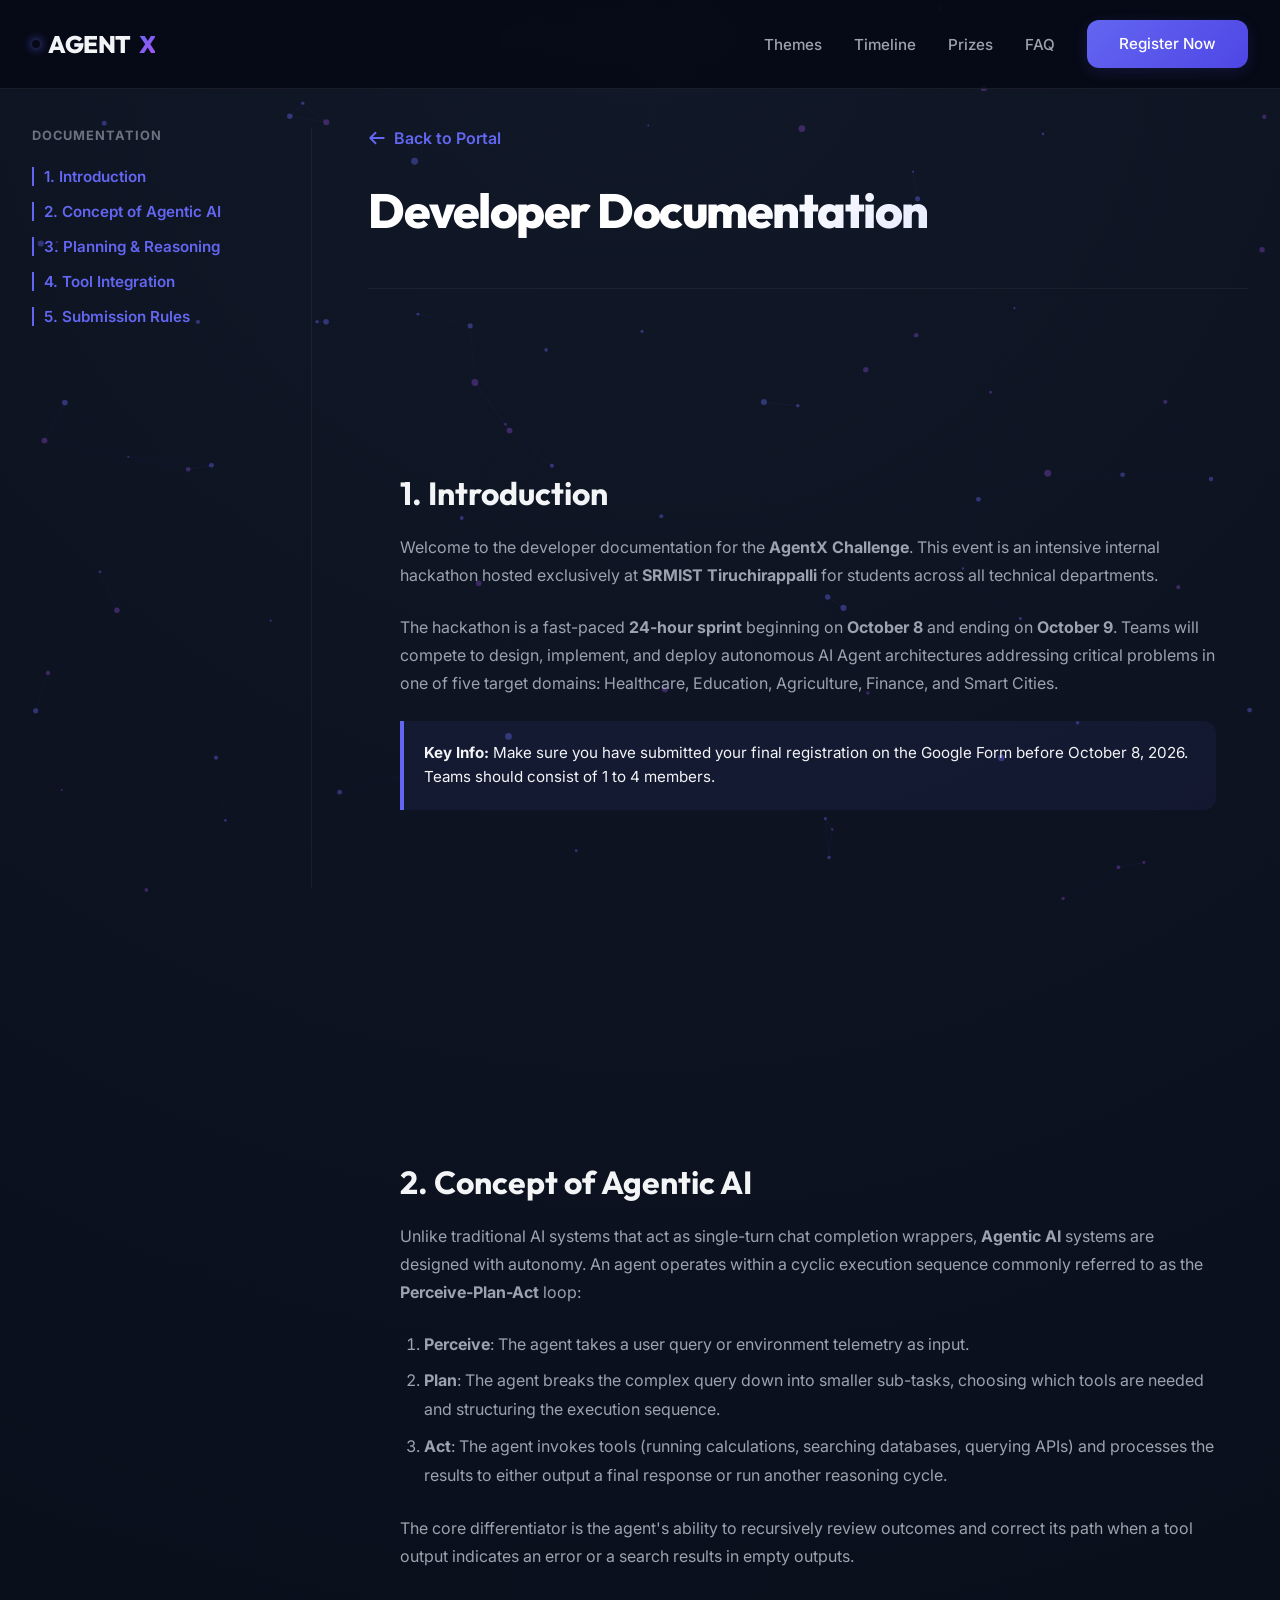
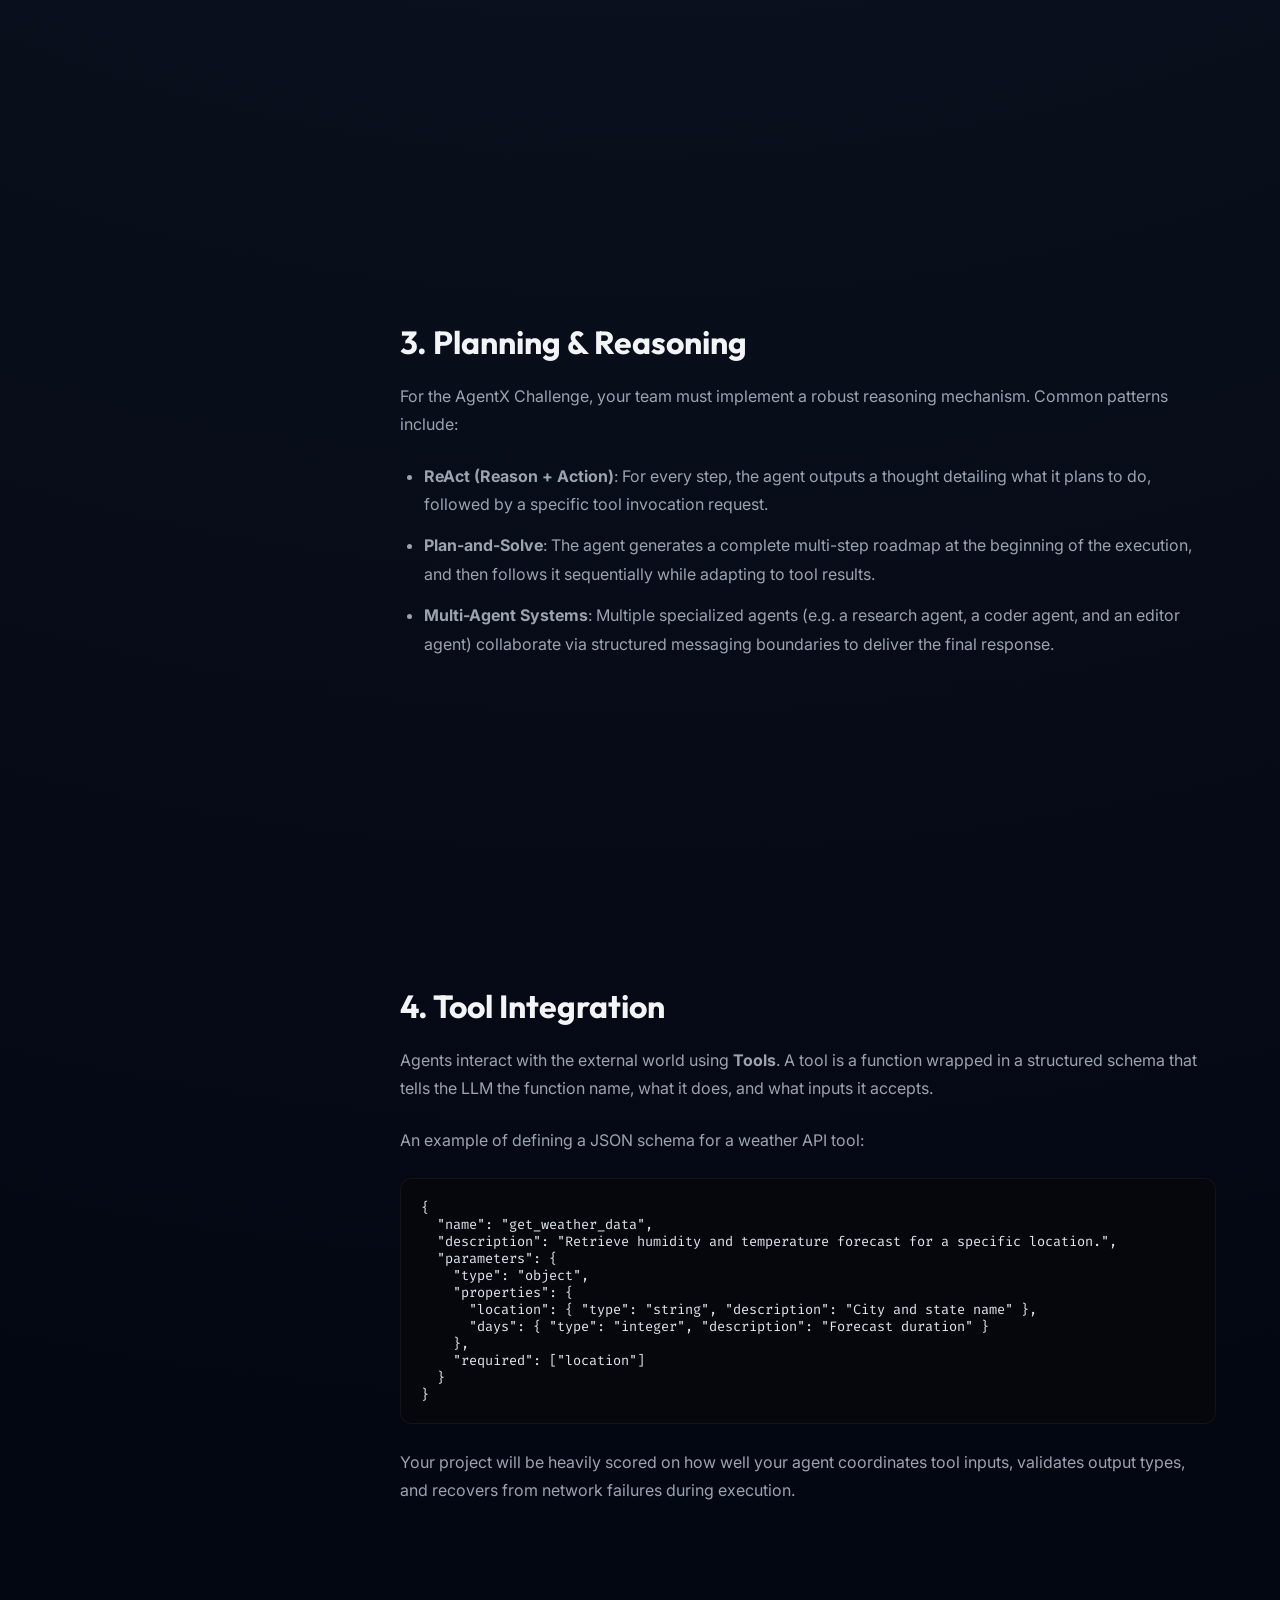
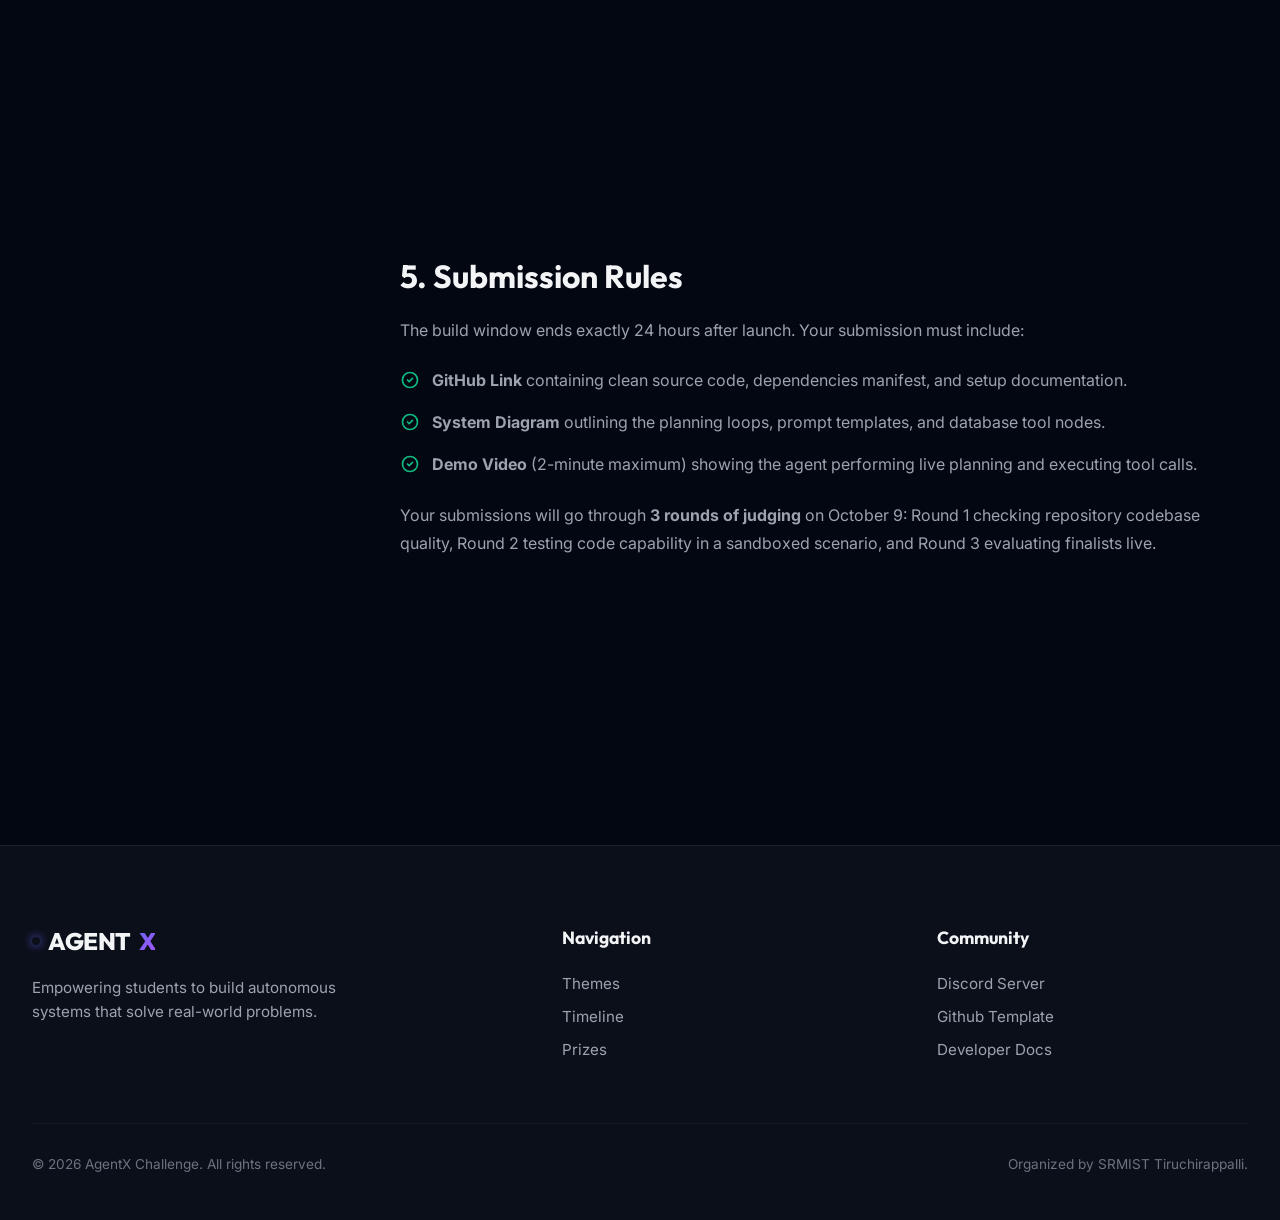
==== docs.html @ b45534ef "Initial commit: AgentX Challenge hackathon website" ====
<!DOCTYPE html>
<html lang="en">
<head>
  <meta charset="UTF-8">
  <meta name="viewport" content="width=device-width, initial-scale=1.0">
  <title>AgentX Challenge — Developer Docs</title>
  <link rel="stylesheet" href="css/styles.css">
  <style>
    .docs-container {
      max-width: 1280px;
      margin: 0 auto;
      padding: 8rem 2rem 4rem;
      display: grid;
      grid-template-columns: 280px 1fr;
      gap: 3.5rem;
      position: relative;
      z-index: 2;
    }

    /* Sidebar Navigation */
    .docs-sidebar {
      position: sticky;
      top: 100px;
      height: calc(100vh - 140px);
      overflow-y: auto;
      padding-right: 1.5rem;
      border-right: 1px solid rgba(255, 255, 255, 0.05);
    }

    .docs-sidebar-title {
      font-size: 0.8rem;
      font-weight: 700;
      text-transform: uppercase;
      color: var(--text-muted);
      letter-spacing: 1px;
      margin-bottom: 1.5rem;
    }

    .docs-nav-list {
      list-style: none;
      display: flex;
      flex-direction: column;
      gap: 1rem;
    }

    .docs-nav-link {
      color: var(--text-secondary);
      text-decoration: none;
      font-size: 0.95rem;
      font-weight: 500;
      transition: var(--transition-fast);
      display: block;
    }

    .docs-nav-link:hover {
      color: var(--primary);
      padding-left: 4px;
    }

    .docs-nav-link.active {
      color: var(--primary);
      font-weight: 600;
      border-left: 2px solid var(--primary);
      padding-left: 10px;
    }

    /* Main Content Area */
    .docs-main {
      min-width: 0;
    }

    .docs-back-btn {
      display: inline-flex;
      align-items: center;
      gap: 0.5rem;
      color: var(--primary);
      text-decoration: none;
      font-weight: 600;
      margin-bottom: 2rem;
      transition: var(--transition-fast);
    }

    .docs-back-btn:hover {
      color: var(--text-primary);
      transform: translateX(-4px);
    }

    .docs-back-btn svg {
      width: 18px;
      height: 18px;
    }

    .docs-header {
      margin-bottom: 3.5rem;
      border-bottom: 1px solid rgba(255, 255, 255, 0.05);
      padding-bottom: 2rem;
    }

    .docs-title {
      font-family: var(--font-title);
      font-size: 3rem;
      font-weight: 800;
      letter-spacing: -1.5px;
      background: linear-gradient(135deg, #ffffff 40%, #c7d2fe);
      -webkit-background-clip: text;
      -webkit-text-fill-color: transparent;
      margin-bottom: 1rem;
    }

    .docs-section {
      margin-bottom: 4.5rem;
      scroll-margin-top: 100px;
    }

    .docs-section h2 {
      font-family: var(--font-title);
      font-size: 2rem;
      font-weight: 700;
      margin-bottom: 1.25rem;
      color: var(--text-primary);
    }

    .docs-section p {
      color: var(--text-secondary);
      line-height: 1.75;
      font-size: 1rem;
      margin-bottom: 1.5rem;
    }

    .docs-alert {
      background: rgba(99, 102, 241, 0.08);
      border-left: 4px solid var(--primary);
      border-radius: 0 12px 12px 0;
      padding: 1.25rem;
      margin: 1.5rem 0;
      color: var(--text-primary);
      font-size: 0.95rem;
      line-height: 1.6;
    }

    .docs-checklist {
      list-style: none;
      display: flex;
      flex-direction: column;
      gap: 1rem;
      margin: 1.5rem 0;
    }

    .docs-checklist li {
      display: flex;
      gap: 0.75rem;
      align-items: flex-start;
      color: var(--text-secondary);
      line-height: 1.6;
    }

    .docs-checklist-icon {
      width: 20px;
      height: 20px;
      color: var(--agriculture);
      flex-shrink: 0;
      margin-top: 2px;
    }

    pre {
      background: #05070c;
      border: 1px solid rgba(255, 255, 255, 0.05);
      border-radius: 12px;
      padding: 1.25rem;
      overflow-x: auto;
      margin: 1.5rem 0;
    }

    code {
      font-family: var(--font-mono);
      font-size: 0.85rem;
      color: #e2e8f0;
    }

    @media (max-width: 968px) {
      .docs-container {
        grid-template-columns: 1fr;
        gap: 2.5rem;
      }

      .docs-sidebar {
        position: static;
        height: auto;
        border-right: none;
        border-bottom: 1px solid rgba(255, 255, 255, 0.05);
        padding-right: 0;
        padding-bottom: 2rem;
      }

      .docs-nav-list {
        flex-direction: row;
        flex-wrap: wrap;
        gap: 0.75rem;
      }

      .docs-nav-link {
        padding: 0.4rem 0.8rem;
        background: rgba(255, 255, 255, 0.03);
        border: 1px solid rgba(255, 255, 255, 0.05);
        border-radius: 8px;
      }

      .docs-nav-link.active {
        border-left: none;
        background: rgba(99, 102, 241, 0.1);
        border-color: var(--primary);
        padding-left: 0.8rem;
      }
    }
  </style>
</head>
<body>

  <!-- Navigation Bar -->
  <header>
    <nav class="nav-container">
      <a href="index.html" class="logo">
        <span class="logo-dot"></span>
        AGENT<span>X</span>
      </a>
      <ul class="nav-links">
        <li><a href="index.html#themes">Themes</a></li>
        <li><a href="index.html#timeline">Timeline</a></li>
        <li><a href="index.html#prizes">Prizes</a></li>
        <li><a href="index.html#faq">FAQ</a></li>
        <li>
          <a href="https://forms.gle/hkP5sUWrboaD99FT7" target="_blank" class="btn btn-nav-register" style="text-decoration: none;">Register Now</a>
        </li>
      </ul>
    </nav>
  </header>

  <!-- Background canvas -->
  <canvas id="hero-canvas"></canvas>

  <div class="docs-container">
    <!-- Sidebar left -->
    <aside class="docs-sidebar">
      <div class="docs-sidebar-title">Documentation</div>
      <ul class="docs-nav-list">
        <li><a href="#intro" class="docs-nav-link active" id="link-intro">1. Introduction</a></li>
        <li><a href="#concept" class="docs-nav-link" id="link-concept">2. Concept of Agentic AI</a></li>
        <li><a href="#reasoning" class="docs-nav-link" id="link-reasoning">3. Planning & Reasoning</a></li>
        <li><a href="#tools" class="docs-nav-link" id="link-tools">4. Tool Integration</a></li>
        <li><a href="#submission" class="docs-nav-link" id="link-submission">5. Submission Rules</a></li>
      </ul>
    </aside>

    <!-- Main Content right -->
    <main class="docs-main">
      <a href="index.html" class="docs-back-btn">
        <svg fill="none" viewBox="0 0 24 24" stroke="currentColor" stroke-width="2.5">
          <path stroke-linecap="round" stroke-linejoin="round" d="M10 19l-7-7m0 0l7-7m-7 7h18" />
        </svg>
        Back to Portal
      </a>

      <div class="docs-header">
        <h1 class="docs-title">Developer Documentation</h1>
      </div>

      <!-- Section 1 -->
      <section class="docs-section" id="intro">
        <h2>1. Introduction</h2>
        <p>
          Welcome to the developer documentation for the <strong>AgentX Challenge</strong>. This event is an intensive internal hackathon hosted exclusively at <strong>SRMIST Tiruchirappalli</strong> for students across all technical departments.
        </p>
        <p>
          The hackathon is a fast-paced <strong>24-hour sprint</strong> beginning on <strong>October 8</strong> and ending on <strong>October 9</strong>. Teams will compete to design, implement, and deploy autonomous AI Agent architectures addressing critical problems in one of five target domains: Healthcare, Education, Agriculture, Finance, and Smart Cities.
        </p>
        <div class="docs-alert">
          <strong>Key Info:</strong> Make sure you have submitted your final registration on the Google Form before October 8, 2026. Teams should consist of 1 to 4 members.
        </div>
      </section>

      <!-- Section 2 -->
      <section class="docs-section" id="concept">
        <h2>2. Concept of Agentic AI</h2>
        <p>
          Unlike traditional AI systems that act as single-turn chat completion wrappers, <strong>Agentic AI</strong> systems are designed with autonomy. An agent operates within a cyclic execution sequence commonly referred to as the <strong>Perceive-Plan-Act</strong> loop:
        </p>
        <ol style="list-style-type: decimal; padding-left: 1.5rem; color: var(--text-secondary); line-height: 1.8; display: flex; flex-direction: column; gap: 0.5rem; margin-bottom: 1.5rem;">
          <li><strong>Perceive</strong>: The agent takes a user query or environment telemetry as input.</li>
          <li><strong>Plan</strong>: The agent breaks the complex query down into smaller sub-tasks, choosing which tools are needed and structuring the execution sequence.</li>
          <li><strong>Act</strong>: The agent invokes tools (running calculations, searching databases, querying APIs) and processes the results to either output a final response or run another reasoning cycle.</li>
        </ol>
        <p>
          The core differentiator is the agent's ability to recursively review outcomes and correct its path when a tool output indicates an error or a search results in empty outputs.
        </p>
      </section>

      <!-- Section-3 -->
      <section class="docs-section" id="reasoning">
        <h2>3. Planning & Reasoning</h2>
        <p>
          For the AgentX Challenge, your team must implement a robust reasoning mechanism. Common patterns include:
        </p>
        <ul style="list-style-type: disc; padding-left: 1.5rem; color: var(--text-secondary); line-height: 1.8; display: flex; flex-direction: column; gap: 0.75rem;">
          <li>
            <strong>ReAct (Reason + Action)</strong>: For every step, the agent outputs a thought detailing what it plans to do, followed by a specific tool invocation request.
          </li>
          <li>
            <strong>Plan-and-Solve</strong>: The agent generates a complete multi-step roadmap at the beginning of the execution, and then follows it sequentially while adapting to tool results.
          </li>
          <li>
            <strong>Multi-Agent Systems</strong>: Multiple specialized agents (e.g. a research agent, a coder agent, and an editor agent) collaborate via structured messaging boundaries to deliver the final response.
          </li>
        </ul>
      </section>

      <!-- Section 4 -->
      <section class="docs-section" id="tools">
        <h2>4. Tool Integration</h2>
        <p>
          Agents interact with the external world using <strong>Tools</strong>. A tool is a function wrapped in a structured schema that tells the LLM the function name, what it does, and what inputs it accepts.
        </p>
        <p>
          An example of defining a JSON schema for a weather API tool:
        </p>
        <pre><code>{
  "name": "get_weather_data",
  "description": "Retrieve humidity and temperature forecast for a specific location.",
  "parameters": {
    "type": "object",
    "properties": {
      "location": { "type": "string", "description": "City and state name" },
      "days": { "type": "integer", "description": "Forecast duration" }
    },
    "required": ["location"]
  }
}</code></pre>
        <p>
          Your project will be heavily scored on how well your agent coordinates tool inputs, validates output types, and recovers from network failures during execution.
        </p>
      </section>

      <!-- Section 5 -->
      <section class="docs-section" id="submission">
        <h2>5. Submission Rules</h2>
        <p>
          The build window ends exactly 24 hours after launch. Your submission must include:
        </p>
        <ul class="docs-checklist">
          <li>
            <svg class="docs-checklist-icon" fill="none" viewBox="0 0 24 24" stroke="currentColor" stroke-width="2">
              <path stroke-linecap="round" stroke-linejoin="round" d="M9 12l2 2 4-4m6 2a9 9 0 11-18 0 9 9 0 0118 0z" />
            </svg>
            <span><strong>GitHub Link</strong> containing clean source code, dependencies manifest, and setup documentation.</span>
          </li>
          <li>
            <svg class="docs-checklist-icon" fill="none" viewBox="0 0 24 24" stroke="currentColor" stroke-width="2">
              <path stroke-linecap="round" stroke-linejoin="round" d="M9 12l2 2 4-4m6 2a9 9 0 11-18 0 9 9 0 0118 0z" />
            </svg>
            <span><strong>System Diagram</strong> outlining the planning loops, prompt templates, and database tool nodes.</span>
          </li>
          <li>
            <svg class="docs-checklist-icon" fill="none" viewBox="0 0 24 24" stroke="currentColor" stroke-width="2">
              <path stroke-linecap="round" stroke-linejoin="round" d="M9 12l2 2 4-4m6 2a9 9 0 11-18 0 9 9 0 0118 0z" />
            </svg>
            <span><strong>Demo Video</strong> (2-minute maximum) showing the agent performing live planning and executing tool calls.</span>
          </li>
        </ul>
        <p>
          Your submissions will go through <strong>3 rounds of judging</strong> on October 9: Round 1 checking repository codebase quality, Round 2 testing code capability in a sandboxed scenario, and Round 3 evaluating finalists live.
        </p>
      </section>
    </main>
  </div>

  <!-- Footer Section -->
  <footer>
    <div class="footer-grid">
      <div class="footer-brand">
        <a href="index.html" class="logo">
          <span class="logo-dot"></span>
          AGENT<span>X</span>
        </a>
        <p>
          Empowering students to build autonomous systems that solve real-world problems.
        </p>
      </div>
      <div class="footer-links">
        <h4>Navigation</h4>
        <ul>
          <li><a href="index.html#themes">Themes</a></li>
          <li><a href="index.html#timeline">Timeline</a></li>
          <li><a href="index.html#prizes">Prizes</a></li>
        </ul>
      </div>
      <div class="footer-links">
        <h4>Community</h4>
        <ul>
          <li><a href="#">Discord Server</a></li>
          <li><a href="template.html">Github Template</a></li>
          <li><a href="docs.html">Developer Docs</a></li>
        </ul>
      </div>
    </div>
    <div class="footer-bottom">
      <p>&copy; 2026 AgentX Challenge. All rights reserved.</p>
      <p>Organized by SRMIST Tiruchirappalli.</p>
    </div>
  </footer>

  <!-- Simple script for docs sidebar highlighting -->
  <script>
    document.addEventListener('DOMContentLoaded', () => {
      const sections = document.querySelectorAll('.docs-section');
      const navLinks = document.querySelectorAll('.docs-nav-link');

      window.addEventListener('scroll', () => {
        let current = '';
        sections.forEach(section => {
          const sectionTop = section.offsetTop;
          if (window.scrollY >= sectionTop - 150) {
            current = section.getAttribute('id');
          }
        });

        navLinks.forEach(link => {
          link.classList.remove('active');
          if (link.getAttribute('href').includes(current)) {
            link.classList.add('active');
          }
        });
      });
    });
  </script>
  <script src="js/app.js"></script>
</body>
</html>
---- css/styles.css ----
@import url('https://fonts.googleapis.com/css2?family=Inter:wght@300;400;500;600;700&family=Outfit:wght@400;600;700;800&family=Fira+Code:wght@400;500&display=swap');

:root {
  /* Core Colors */
  --bg-dark: #030712;
  --bg-deep: #0b0f19;
  --text-primary: #f3f4f6;
  --text-secondary: #9ca3af;
  --text-muted: #6b7280;
  
  --primary: #6366f1;
  --primary-rgb: 99, 102, 241;
  --primary-glow: rgba(99, 102, 241, 0.15);
  
  --card-bg: rgba(17, 24, 39, 0.55);
  --card-border: rgba(255, 255, 255, 0.08);
  --card-hover-border: rgba(99, 102, 241, 0.4);
  
  /* Theme Accents */
  --healthcare: #06b6d4;
  --healthcare-rgb: 6, 182, 212;
  --education: #a855f7;
  --education-rgb: 168, 85, 247;
  --agriculture: #10b981;
  --agriculture-rgb: 16, 185, 129;
  --finance: #f59e0b;
  --finance-rgb: 245, 158, 11;
  --smartcities: #3b82f6;
  --smartcities-rgb: 59, 130, 246;

  /* Font Families */
  --font-title: 'Outfit', sans-serif;
  --font-body: 'Inter', sans-serif;
  --font-mono: 'Fira Code', monospace;

  /* Transitions */
  --transition-fast: 0.2s cubic-bezier(0.4, 0, 0.2, 1);
  --transition-normal: 0.3s cubic-bezier(0.4, 0, 0.2, 1);
  --transition-slow: 0.5s cubic-bezier(0.4, 0, 0.2, 1);
}

/* Reset & Global */
*, *::before, *::after {
  box-sizing: border-box;
  margin: 0;
  padding: 0;
}

html {
  scroll-behavior: smooth;
  background-color: var(--bg-dark);
  color: var(--text-primary);
  font-family: var(--font-body);
  overflow-x: hidden;
}

body {
  min-height: 100vh;
  position: relative;
  background: radial-gradient(circle at 50% 0%, #111827 0%, var(--bg-dark) 70%);
}

/* Navigation styling */
header {
  position: fixed;
  top: 0;
  left: 0;
  width: 100%;
  z-index: 1000;
  background: rgba(3, 7, 18, 0.7);
  backdrop-filter: blur(12px);
  border-bottom: 1px solid var(--card-border);
  transition: var(--transition-normal);
}

.nav-container {
  max-width: 1280px;
  margin: 0 auto;
  padding: 1.25rem 2rem;
  display: flex;
  justify-content: space-between;
  align-items: center;
}

.logo {
  font-family: var(--font-title);
  font-size: 1.5rem;
  font-weight: 800;
  color: var(--text-primary);
  text-decoration: none;
  display: flex;
  align-items: center;
  gap: 0.5rem;
  letter-spacing: -0.5px;
}

.logo span {
  background: linear-gradient(135deg, var(--primary), #a855f7);
  -webkit-background-clip: text;
  -webkit-text-fill-color: transparent;
}

.logo-dot {
  width: 8px;
  height: 8px;
  background-color: var(--primary);
  border-radius: 50%;
  box-shadow: 0 0 10px var(--primary);
}

.nav-links {
  display: flex;
  gap: 2rem;
  list-style: none;
  align-items: center;
}

.nav-links a {
  color: var(--text-secondary);
  text-decoration: none;
  font-size: 0.95rem;
  font-weight: 500;
  transition: var(--transition-fast);
}

.nav-links a:hover {
  color: var(--text-primary);
  text-shadow: 0 0 8px rgba(255, 255, 255, 0.3);
}

.btn-nav-register {
  background: linear-gradient(135deg, var(--primary), #4f46e5);
  color: #fff !important;
  padding: 0.6rem 1.25rem;
  border-radius: 9999px;
  font-weight: 600;
  box-shadow: 0 4px 15px var(--primary-glow);
}

.btn-nav-register:hover {
  transform: translateY(-2px);
  box-shadow: 0 6px 20px rgba(99, 102, 241, 0.4);
}

/* Background canvas */
#hero-canvas {
  position: absolute;
  top: 0;
  left: 0;
  width: 100%;
  height: 100vh;
  z-index: 0;
  pointer-events: none;
}

/* Hero Section */
.hero {
  position: relative;
  min-height: 100vh;
  display: flex;
  align-items: center;
  padding: 8rem 2rem 4rem;
  z-index: 1;
}

.hero-grid {
  max-width: 1280px;
  margin: 0 auto;
  display: grid;
  grid-template-columns: 1.2fr 0.8fr;
  gap: 4rem;
  align-items: center;
  width: 100%;
}

.hero-tag {
  display: inline-flex;
  align-items: center;
  gap: 0.5rem;
  background: rgba(99, 102, 241, 0.1);
  border: 1px solid rgba(99, 102, 241, 0.2);
  padding: 0.5rem 1rem;
  border-radius: 9999px;
  font-size: 0.85rem;
  font-weight: 600;
  color: #818cf8;
  margin-bottom: 1.5rem;
  text-transform: uppercase;
  letter-spacing: 0.5px;
}

.hero-tag-dot {
  width: 6px;
  height: 6px;
  background-color: #818cf8;
  border-radius: 50%;
  animation: pulse 1.5s infinite;
}

.hero-content h1 {
  font-family: var(--font-title);
  font-size: 4rem;
  line-height: 1.1;
  font-weight: 800;
  letter-spacing: -2px;
  margin-bottom: 1.5rem;
  background: linear-gradient(135deg, #ffffff 40%, #c7d2fe);
  -webkit-background-clip: text;
  -webkit-text-fill-color: transparent;
}

.hero-content h1 span {
  display: block;
  background: linear-gradient(135deg, #818cf8, #a855f7, #60a5fa);
  -webkit-background-clip: text;
  -webkit-text-fill-color: transparent;
  animation: textShift 8s infinite linear;
}

.hero-description {
  font-size: 1.15rem;
  line-height: 1.7;
  color: var(--text-secondary);
  margin-bottom: 2.5rem;
  max-width: 600px;
}

.hero-actions {
  display: flex;
  gap: 1.25rem;
}

.btn {
  display: inline-flex;
  align-items: center;
  justify-content: center;
  padding: 0.9rem 2rem;
  border-radius: 12px;
  font-size: 1rem;
  font-weight: 600;
  text-decoration: none;
  cursor: pointer;
  transition: var(--transition-normal);
  border: none;
}

.btn-primary {
  background: linear-gradient(135deg, var(--primary) 0%, #4f46e5 100%);
  color: #fff;
  box-shadow: 0 4px 20px var(--primary-glow);
  position: relative;
  overflow: hidden;
}

.btn-primary::after {
  content: '';
  position: absolute;
  top: 0;
  left: -50%;
  width: 200%;
  height: 100%;
  background: linear-gradient(90deg, transparent, rgba(255, 255, 255, 0.2), transparent);
  transform: skewX(-20deg);
  transition: 0.75s;
}

.btn-primary:hover::after {
  left: 120%;
}

.btn-primary:hover {
  transform: translateY(-3px);
  box-shadow: 0 8px 25px rgba(99, 102, 241, 0.4);
}

.btn-secondary {
  background: rgba(255, 255, 255, 0.05);
  color: var(--text-primary);
  border: 1px solid var(--card-border);
}

.btn-secondary:hover {
  background: rgba(255, 255, 255, 0.1);
  border-color: rgba(255, 255, 255, 0.2);
  transform: translateY(-3px);
}

/* Agent Core Visual */
.hero-visual {
  position: relative;
  display: flex;
  justify-content: center;
  align-items: center;
}

.core-container {
  position: relative;
  width: 320px;
  height: 320px;
}

.core-glow {
  position: absolute;
  top: 10%;
  left: 10%;
  right: 10%;
  bottom: 10%;
  background: radial-gradient(circle, rgba(99, 102, 241, 0.35) 0%, transparent 70%);
  filter: blur(15px);
  animation: pulse-glow 4s infinite ease-in-out;
}

.core-sphere {
  position: absolute;
  top: 30%;
  left: 30%;
  width: 40%;
  height: 40%;
  background: radial-gradient(circle at 30% 30%, #a855f7, #6366f1);
  border-radius: 50%;
  box-shadow: 0 0 40px rgba(99, 102, 241, 0.8), inset 0 0 20px rgba(255, 255, 255, 0.4);
  animation: sphereFloat 6s infinite ease-in-out;
}

.core-ring {
  position: absolute;
  top: 0;
  left: 0;
  width: 100%;
  height: 100%;
  border: 2px dashed rgba(99, 102, 241, 0.3);
  border-radius: 50%;
  animation: spinRing1 12s infinite linear;
}

.core-ring-2 {
  position: absolute;
  top: 10%;
  left: 10%;
  width: 80%;
  height: 80%;
  border: 1px solid rgba(168, 85, 247, 0.25);
  border-radius: 50%;
  border-top-color: #a855f7;
  border-bottom-color: #a855f7;
  animation: spinRing2 8s infinite linear;
}

.core-ring-3 {
  position: absolute;
  top: 20%;
  left: 20%;
  width: 60%;
  height: 60%;
  border: 1px dotted rgba(6, 182, 212, 0.4);
  border-radius: 50%;
  animation: spinRing1 4s infinite linear reverse;
}

/* Floating Node badges */
.floating-badge {
  position: absolute;
  padding: 0.6rem 1rem;
  border-radius: 12px;
  font-size: 0.8rem;
  font-weight: 600;
  display: flex;
  align-items: center;
  gap: 0.5rem;
  background: rgba(17, 24, 39, 0.85);
  border: 1px solid var(--border-color);
  backdrop-filter: blur(10px);
  box-shadow: 0 4px 15px rgba(0, 0, 0, 0.3);
}

.fb-1 {
  top: 10%;
  left: -10%;
  border-color: var(--healthcare);
  animation: badgeFloat1 5s infinite ease-in-out;
}
.fb-2 {
  bottom: 10%;
  right: -5%;
  border-color: var(--finance);
  animation: badgeFloat2 5.5s infinite ease-in-out;
}
.fb-3 {
  top: 45%;
  right: -20%;
  border-color: var(--smartcities);
  animation: badgeFloat3 6s infinite ease-in-out;
}

.badge-dot {
  width: 6px;
  height: 6px;
  border-radius: 50%;
}

.bg-healthcare { background-color: var(--healthcare); box-shadow: 0 0 8px var(--healthcare); }
.bg-finance { background-color: var(--finance); box-shadow: 0 0 8px var(--finance); }
.bg-smartcities { background-color: var(--smartcities); box-shadow: 0 0 8px var(--smartcities); }

/* Sections general */
section {
  padding: 8rem 2rem;
  position: relative;
  max-width: 1280px;
  margin: 0 auto;
  z-index: 2;
}

.section-header {
  text-align: center;
  max-width: 700px;
  margin: 0 auto 4.5rem;
}

.section-subtitle {
  font-size: 0.9rem;
  font-weight: 700;
  color: var(--primary);
  text-transform: uppercase;
  letter-spacing: 2px;
  margin-bottom: 0.75rem;
}

.section-title {
  font-family: var(--font-title);
  font-size: 2.75rem;
  font-weight: 800;
  letter-spacing: -1px;
  margin-bottom: 1.25rem;
}

.section-desc {
  color: var(--text-secondary);
  line-height: 1.6;
}

/* Animations for scroll reveal */
.reveal {
  opacity: 0;
  transform: translateY(30px);
  transition: opacity 0.8s ease, transform 0.8s ease;
}

.reveal.active {
  opacity: 1;
  transform: translateY(0);
}

/* Theme Cards Layout */
.themes-grid {
  display: grid;
  grid-template-columns: repeat(auto-fit, minmax(320px, 1fr));
  gap: 2rem;
}

.theme-card {
  background: var(--card-bg);
  border: 1px solid var(--card-border);
  border-radius: 24px;
  padding: 2.5rem;
  position: relative;
  overflow: hidden;
  transition: var(--transition-slow);
  cursor: pointer;
  display: flex;
  flex-direction: column;
}

.theme-card::before {
  content: '';
  position: absolute;
  top: 0;
  left: 0;
  width: 100%;
  height: 4px;
  background: var(--theme-color);
  transition: var(--transition-normal);
  transform: scaleX(0.1);
  transform-origin: left;
}

.theme-card:hover {
  transform: translateY(-8px) scale(1.01);
  border-color: rgba(var(--theme-rgb), 0.3);
  box-shadow: 0 20px 40px -15px rgba(var(--theme-rgb), 0.15),
              0 0 0 1px rgba(var(--theme-rgb), 0.1) inset;
}

.theme-card:hover::before {
  transform: scaleX(1);
}

.theme-icon-box {
  width: 60px;
  height: 60px;
  border-radius: 16px;
  background: rgba(var(--theme-rgb), 0.1);
  border: 1px solid rgba(var(--theme-rgb), 0.2);
  display: flex;
  align-items: center;
  justify-content: center;
  margin-bottom: 2rem;
  color: var(--theme-color);
  transition: var(--transition-normal);
}

.theme-card:hover .theme-icon-box {
  transform: scale(1.1) rotate(5deg);
  background: var(--theme-color);
  color: #fff;
  box-shadow: 0 0 20px rgba(var(--theme-rgb), 0.4);
}

.theme-icon-box svg {
  width: 28px;
  height: 28px;
  fill: currentColor;
}

.theme-card h3 {
  font-family: var(--font-title);
  font-size: 1.5rem;
  font-weight: 700;
  margin-bottom: 1rem;
}

.theme-card p {
  color: var(--text-secondary);
  line-height: 1.6;
  font-size: 0.95rem;
  margin-bottom: 2rem;
  flex-grow: 1;
}

.theme-examples {
  border-top: 1px solid rgba(255, 255, 255, 0.05);
  padding-top: 1.25rem;
}

.theme-examples-title {
  font-size: 0.8rem;
  font-weight: 700;
  text-transform: uppercase;
  color: var(--text-muted);
  letter-spacing: 1px;
  margin-bottom: 0.75rem;
}

.theme-tag-list {
  display: flex;
  flex-wrap: wrap;
  gap: 0.5rem;
  margin-bottom: 1.5rem;
}

.theme-tag {
  font-size: 0.8rem;
  padding: 0.3rem 0.75rem;
  border-radius: 8px;
  background: rgba(255, 255, 255, 0.03);
  border: 1px solid rgba(255, 255, 255, 0.05);
  color: var(--text-secondary);
}

.btn-theme-action {
  font-size: 0.9rem;
  font-weight: 600;
  color: var(--theme-color);
  background: transparent;
  border: none;
  display: inline-flex;
  align-items: center;
  gap: 0.5rem;
  cursor: pointer;
  transition: var(--transition-fast);
  padding: 0;
}

.btn-theme-action svg {
  width: 16px;
  height: 16px;
  transition: var(--transition-fast);
}

.theme-card:hover .btn-theme-action svg {
  transform: translateX(4px);
}



/* Timeline Section */
.timeline-track {
  position: relative;
  max-width: 900px;
  margin: 0 auto;
  padding: 2rem 0;
}

.timeline-line {
  position: absolute;
  left: 50%;
  top: 0;
  bottom: 0;
  width: 2px;
  background: linear-gradient(180deg, var(--primary) 0%, #a855f7 50%, var(--healthcare) 100%);
  transform: translateX(-50%);
}

.timeline-item {
  width: 100%;
  margin-bottom: 4rem;
  position: relative;
}

.timeline-item::after {
  content: '';
  display: table;
  clear: both;
}

.timeline-dot-marker {
  width: 18px;
  height: 18px;
  background-color: var(--bg-dark);
  border: 3px solid var(--primary);
  border-radius: 50%;
  position: absolute;
  left: 50%;
  top: 25px;
  transform: translateX(-50%);
  z-index: 10;
  box-shadow: 0 0 10px var(--primary);
  transition: var(--transition-normal);
}

.timeline-item:hover .timeline-dot-marker {
  transform: translateX(-50%) scale(1.3);
  background-color: var(--primary);
  box-shadow: 0 0 18px var(--primary);
}

.timeline-content {
  width: 45%;
  background: var(--card-bg);
  border: 1px solid var(--card-border);
  border-radius: 20px;
  padding: 2rem;
  position: relative;
  transition: var(--transition-normal);
  backdrop-filter: blur(10px);
}

.timeline-item:hover .timeline-content {
  border-color: rgba(99, 102, 241, 0.3);
  box-shadow: 0 15px 30px rgba(99, 102, 241, 0.08);
}

.timeline-item.left .timeline-content {
  float: left;
}

.timeline-item.right .timeline-content {
  float: right;
}

.timeline-date {
  font-family: var(--font-mono);
  font-size: 0.85rem;
  font-weight: 700;
  color: var(--primary);
  margin-bottom: 0.5rem;
}

.timeline-content h3 {
  font-family: var(--font-title);
  font-size: 1.3rem;
  margin-bottom: 0.75rem;
}

.timeline-content p {
  color: var(--text-secondary);
  font-size: 0.95rem;
  line-height: 1.6;
}

/* Prizes Section */
.prizes-grid {
  display: grid;
  grid-template-columns: repeat(auto-fit, minmax(280px, 1fr));
  gap: 2.5rem;
  max-width: 1100px;
  margin: 0 auto;
}

.prize-card {
  background: var(--card-bg);
  border: 1px solid var(--card-border);
  border-radius: 24px;
  padding: 3rem 2rem;
  text-align: center;
  position: relative;
  transition: var(--transition-slow);
}

.prize-card:hover {
  transform: translateY(-10px);
  border-color: rgba(99, 102, 241, 0.35);
  box-shadow: 0 25px 50px -15px rgba(99, 102, 241, 0.15);
}

.prize-badge {
  font-size: 0.75rem;
  font-weight: 700;
  text-transform: uppercase;
  letter-spacing: 1px;
  color: #fff;
  background: var(--primary);
  padding: 0.3rem 0.8rem;
  border-radius: 9999px;
  position: absolute;
  top: -15px;
  left: 50%;
  transform: translateX(-50%);
}

.prize-icon-wrapper {
  font-size: 3rem;
  margin-bottom: 1.5rem;
  display: inline-block;
  animation: float 4s infinite ease-in-out;
}

.prize-card.gold .prize-icon-wrapper { animation-delay: 0s; }
.prize-card.silver .prize-icon-wrapper { animation-delay: 0.5s; }
.prize-card.bronze .prize-icon-wrapper { animation-delay: 1s; }

.prize-amount {
  font-family: var(--font-title);
  font-size: 2.5rem;
  font-weight: 800;
  margin-bottom: 0.5rem;
  background: linear-gradient(135deg, #ffffff, #818cf8);
  -webkit-background-clip: text;
  -webkit-text-fill-color: transparent;
}

.prize-title {
  font-family: var(--font-title);
  font-size: 1.25rem;
  color: var(--text-primary);
  margin-bottom: 1.5rem;
}

.prize-features {
  list-style: none;
  color: var(--text-secondary);
  font-size: 0.95rem;
  display: flex;
  flex-direction: column;
  gap: 0.75rem;
}

/* FAQ section styling */
.faq-list {
  max-width: 800px;
  margin: 0 auto;
  display: flex;
  flex-direction: column;
  gap: 1.25rem;
}

.faq-item {
  background: var(--card-bg);
  border: 1px solid var(--card-border);
  border-radius: 16px;
  overflow: hidden;
  transition: var(--transition-normal);
}

.faq-item[open] {
  border-color: rgba(99, 102, 241, 0.25);
  box-shadow: 0 10px 20px -5px rgba(99, 102, 241, 0.05);
}

.faq-summary {
  padding: 1.5rem 2rem;
  font-weight: 600;
  font-size: 1.1rem;
  cursor: pointer;
  display: flex;
  justify-content: space-between;
  align-items: center;
  user-select: none;
  list-style: none; /* Hide default arrow */
}

.faq-summary::-webkit-details-marker {
  display: none; /* Hide standard Chrome details marker */
}

.faq-summary-icon {
  width: 18px;
  height: 18px;
  fill: none;
  stroke: var(--text-secondary);
  stroke-width: 2.5;
  transition: transform var(--transition-normal);
}

.faq-item[open] .faq-summary-icon {
  transform: rotate(45deg);
  stroke: var(--primary);
}

.faq-content {
  padding: 0 2rem 1.5rem;
  color: var(--text-secondary);
  line-height: 1.6;
  font-size: 0.95rem;
  border-top: 1px solid rgba(255, 255, 255, 0.03);
  padding-top: 1.25rem;
}

/* Footer Section */
footer {
  border-top: 1px solid var(--card-border);
  background-color: var(--bg-deep);
  padding: 5rem 2rem 3rem;
  position: relative;
  z-index: 2;
}

.footer-grid {
  max-width: 1280px;
  margin: 0 auto;
  display: grid;
  grid-template-columns: 1.5fr 1fr 1fr;
  gap: 4rem;
  margin-bottom: 4rem;
}

.footer-brand p {
  color: var(--text-secondary);
  line-height: 1.6;
  margin-top: 1.25rem;
  max-width: 320px;
  font-size: 0.95rem;
}

.footer-links h4 {
  font-family: var(--font-title);
  font-size: 1.1rem;
  margin-bottom: 1.5rem;
}

.footer-links ul {
  list-style: none;
  display: flex;
  flex-direction: column;
  gap: 0.8rem;
}

.footer-links a {
  color: var(--text-secondary);
  text-decoration: none;
  font-size: 0.95rem;
  transition: var(--transition-fast);
}

.footer-links a:hover {
  color: var(--text-primary);
  padding-left: 4px;
}

.footer-bottom {
  max-width: 1280px;
  margin: 0 auto;
  border-top: 1px solid rgba(255, 255, 255, 0.05);
  padding-top: 2rem;
  display: flex;
  justify-content: space-between;
  align-items: center;
  color: var(--text-muted);
  font-size: 0.85rem;
}



/* Animations declarations */
@keyframes pulse {
  0%, 100% { opacity: 0.4; transform: scale(1); }
  50% { opacity: 1; transform: scale(1.3); }
}

@keyframes pulse-glow {
  0%, 100% { opacity: 0.4; filter: blur(15px); }
  50% { opacity: 0.8; filter: blur(25px); }
}

@keyframes textShift {
  0% { filter: hue-rotate(0deg); }
  100% { filter: hue-rotate(360deg); }
}

@keyframes sphereFloat {
  0%, 100% { transform: translateY(0) scale(1); }
  50% { transform: translateY(-12px) scale(1.02); }
}

@keyframes spinRing1 {
  0% { transform: rotate(0deg); }
  100% { transform: rotate(360deg); }
}

@keyframes spinRing2 {
  0% { transform: rotate(0deg) rotateX(45deg); }
  100% { transform: rotate(360deg) rotateX(45deg); }
}

@keyframes badgeFloat1 {
  0%, 100% { transform: translateY(0) translateX(0); }
  50% { transform: translateY(-8px) translateX(4px); }
}
@keyframes badgeFloat2 {
  0%, 100% { transform: translateY(0) translateX(0); }
  50% { transform: translateY(10px) translateX(-6px); }
}
@keyframes badgeFloat3 {
  0%, 100% { transform: translateY(0) translateX(0); }
  50% { transform: translateY(-6px) translateX(-10px); }
}

@keyframes logSlide {
  from { opacity: 0; transform: translateY(10px); }
  to { opacity: 1; transform: translateY(0); }
}

@keyframes ticketSlide {
  from { opacity: 0; transform: translateY(30px) scale(0.95); }
  to { opacity: 1; transform: translateY(0) scale(1); }
}

@keyframes float {
  0%, 100% { transform: translateY(0); }
  50% { transform: translateY(-8px); }
}

@keyframes fadeIn {
  from { opacity: 0; }
  to { opacity: 1; }
}

/* Responsiveness overrides */
@media (max-width: 968px) {
  .hero-grid {
    grid-template-columns: 1fr;
    gap: 3rem;
    text-align: center;
  }
  .hero-description {
    margin-left: auto;
    margin-right: auto;
  }
  .hero-actions {
    justify-content: center;
  }
  .hero-visual {
    order: -1;
  }

  .timeline-line {
    left: 2rem;
  }
  .timeline-dot-marker {
    left: 2rem;
  }
  .timeline-content {
    width: calc(100% - 4rem);
    float: right !important;
  }
}

@media (max-width: 640px) {
  .hero-content h1 {
    font-size: 2.75rem;
  }
  .section-title {
    font-size: 2rem;
  }
  .footer-grid {
    grid-template-columns: 1fr;
    gap: 2.5rem;
  }
  .footer-bottom {
    flex-direction: column;
    gap: 1rem;
    text-align: center;
  }

}
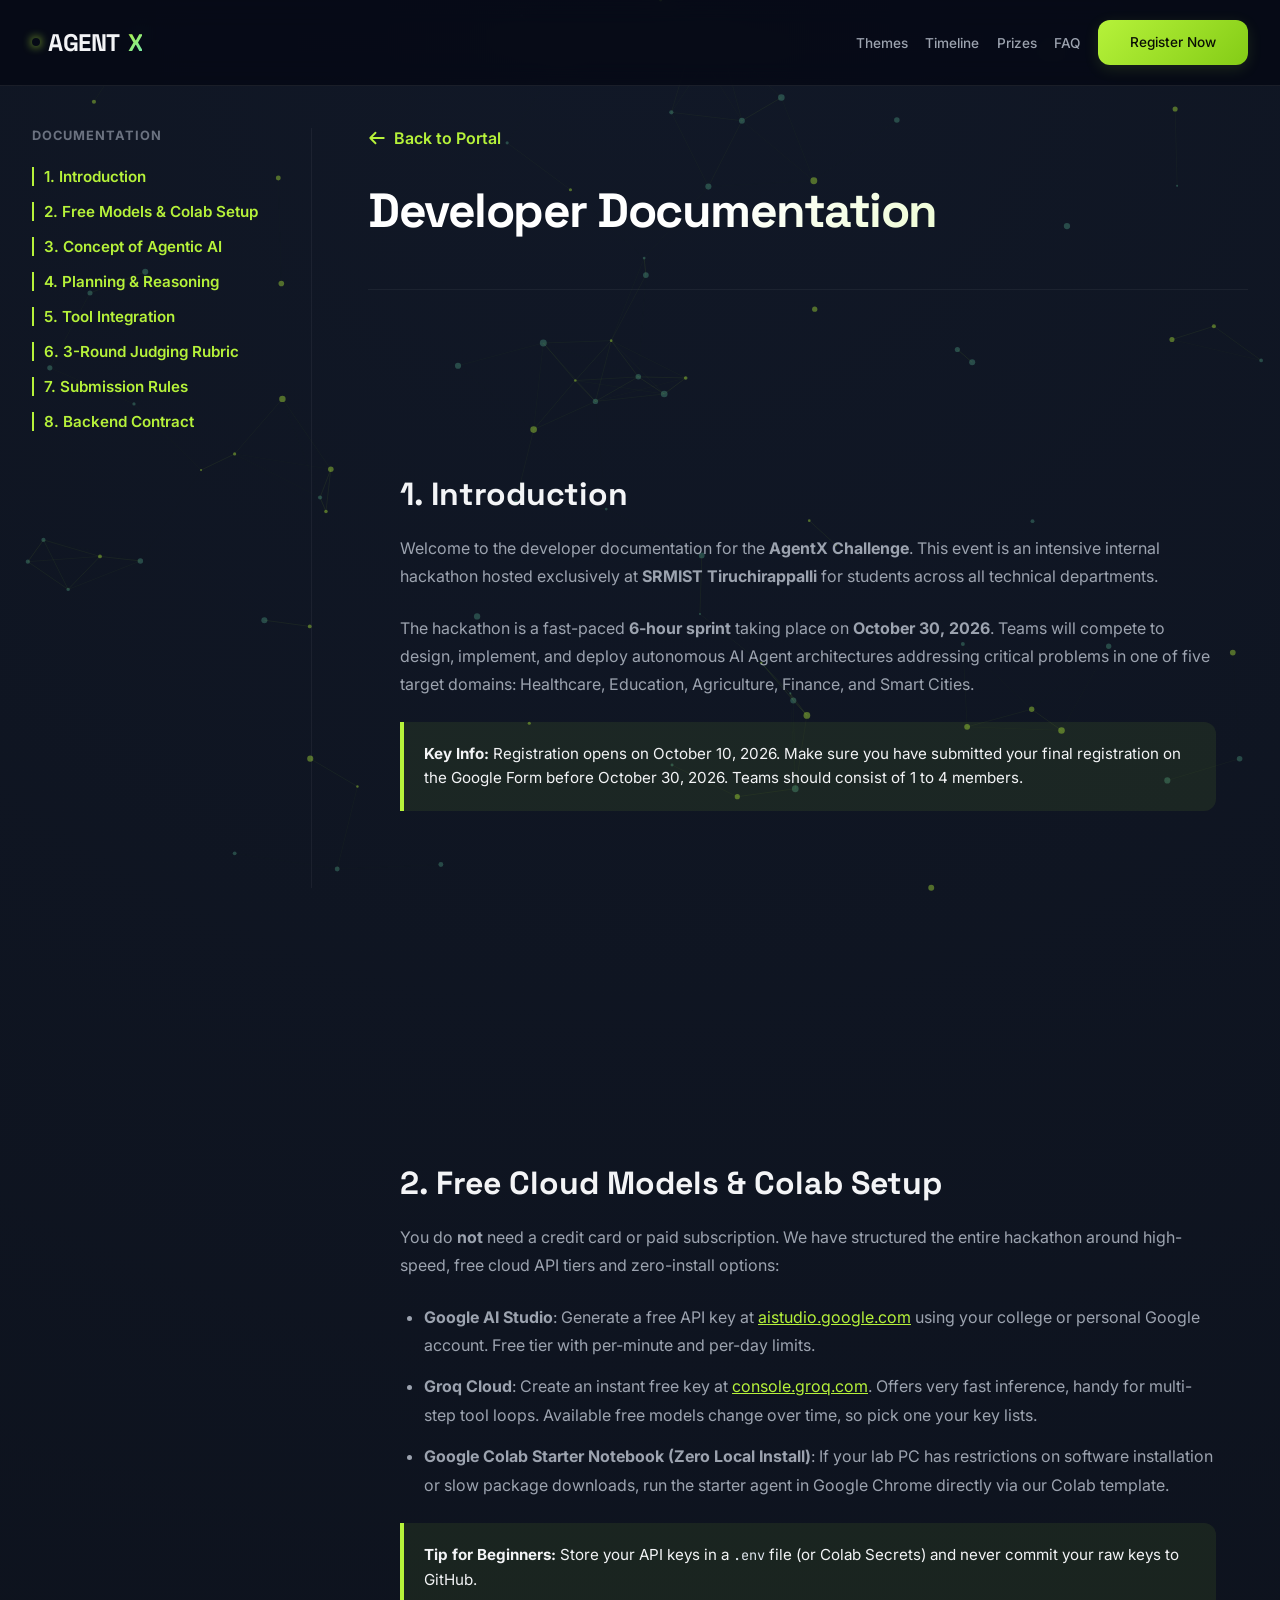
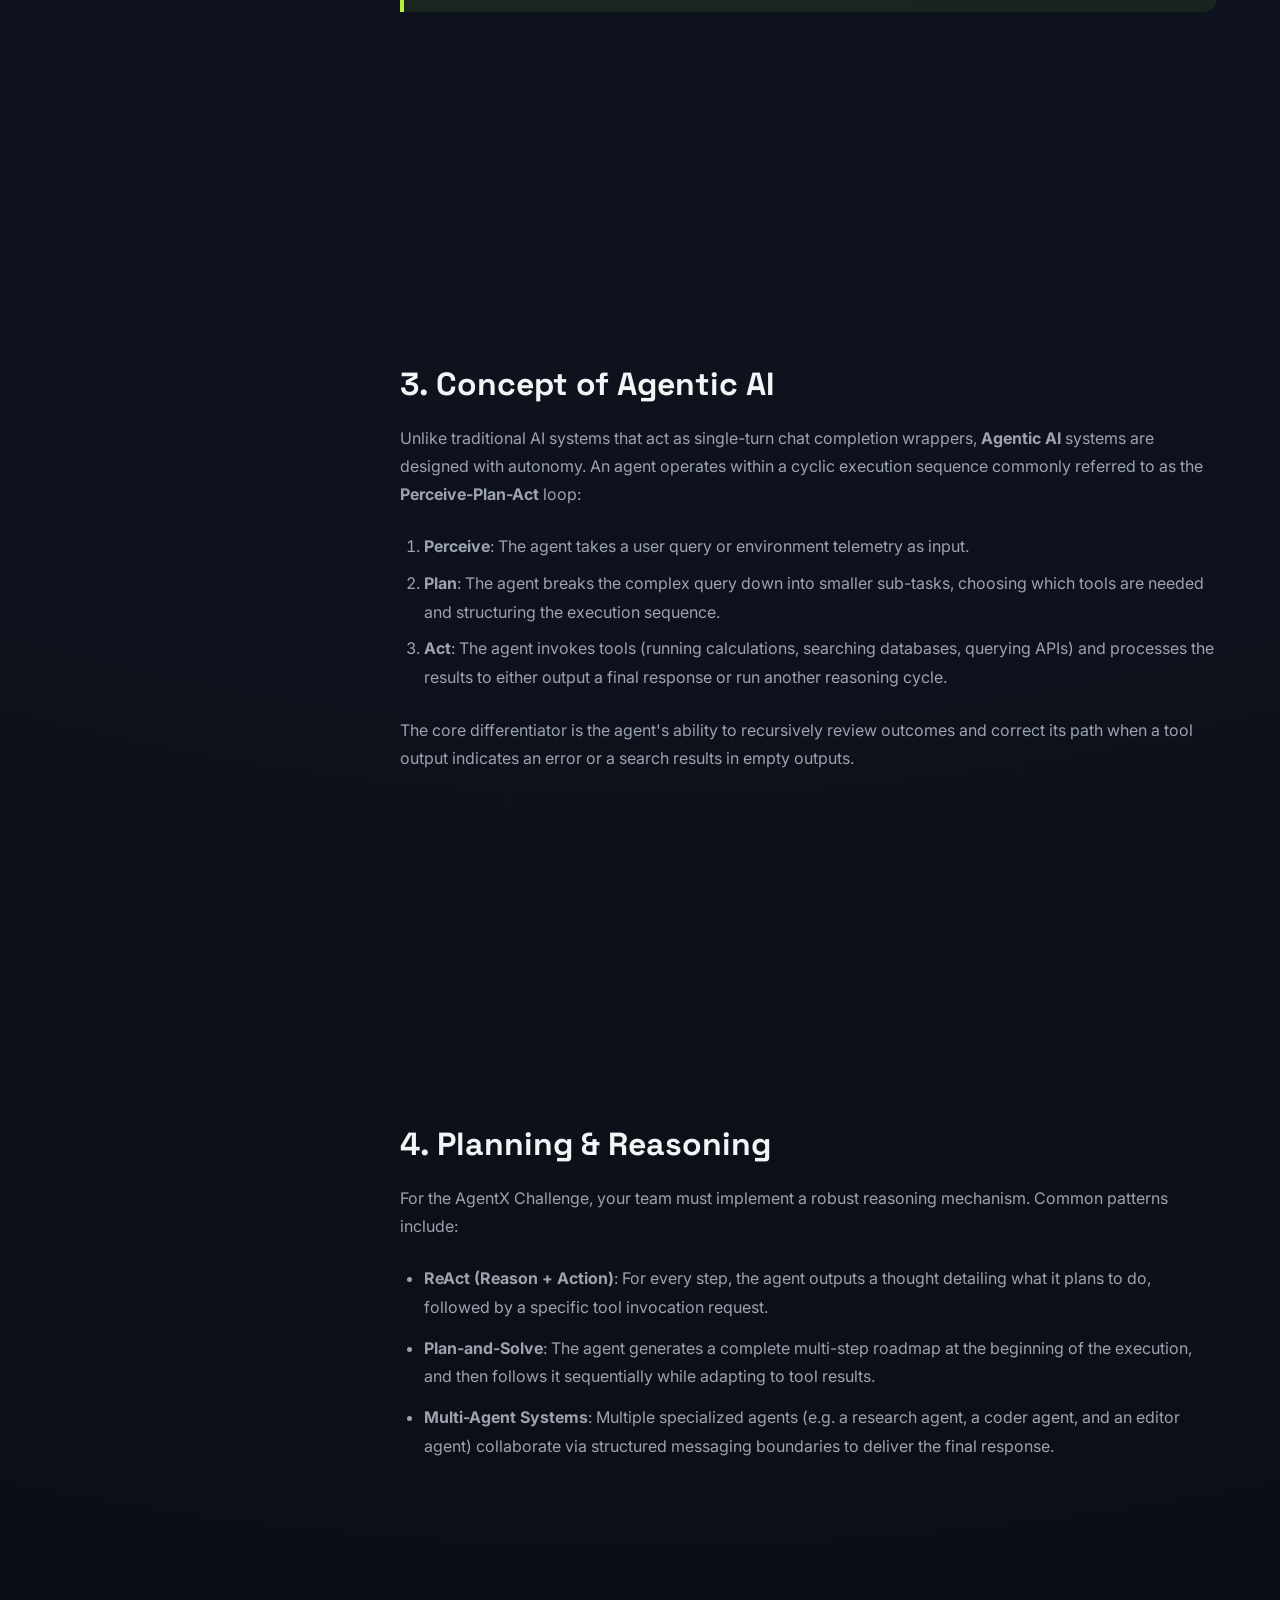
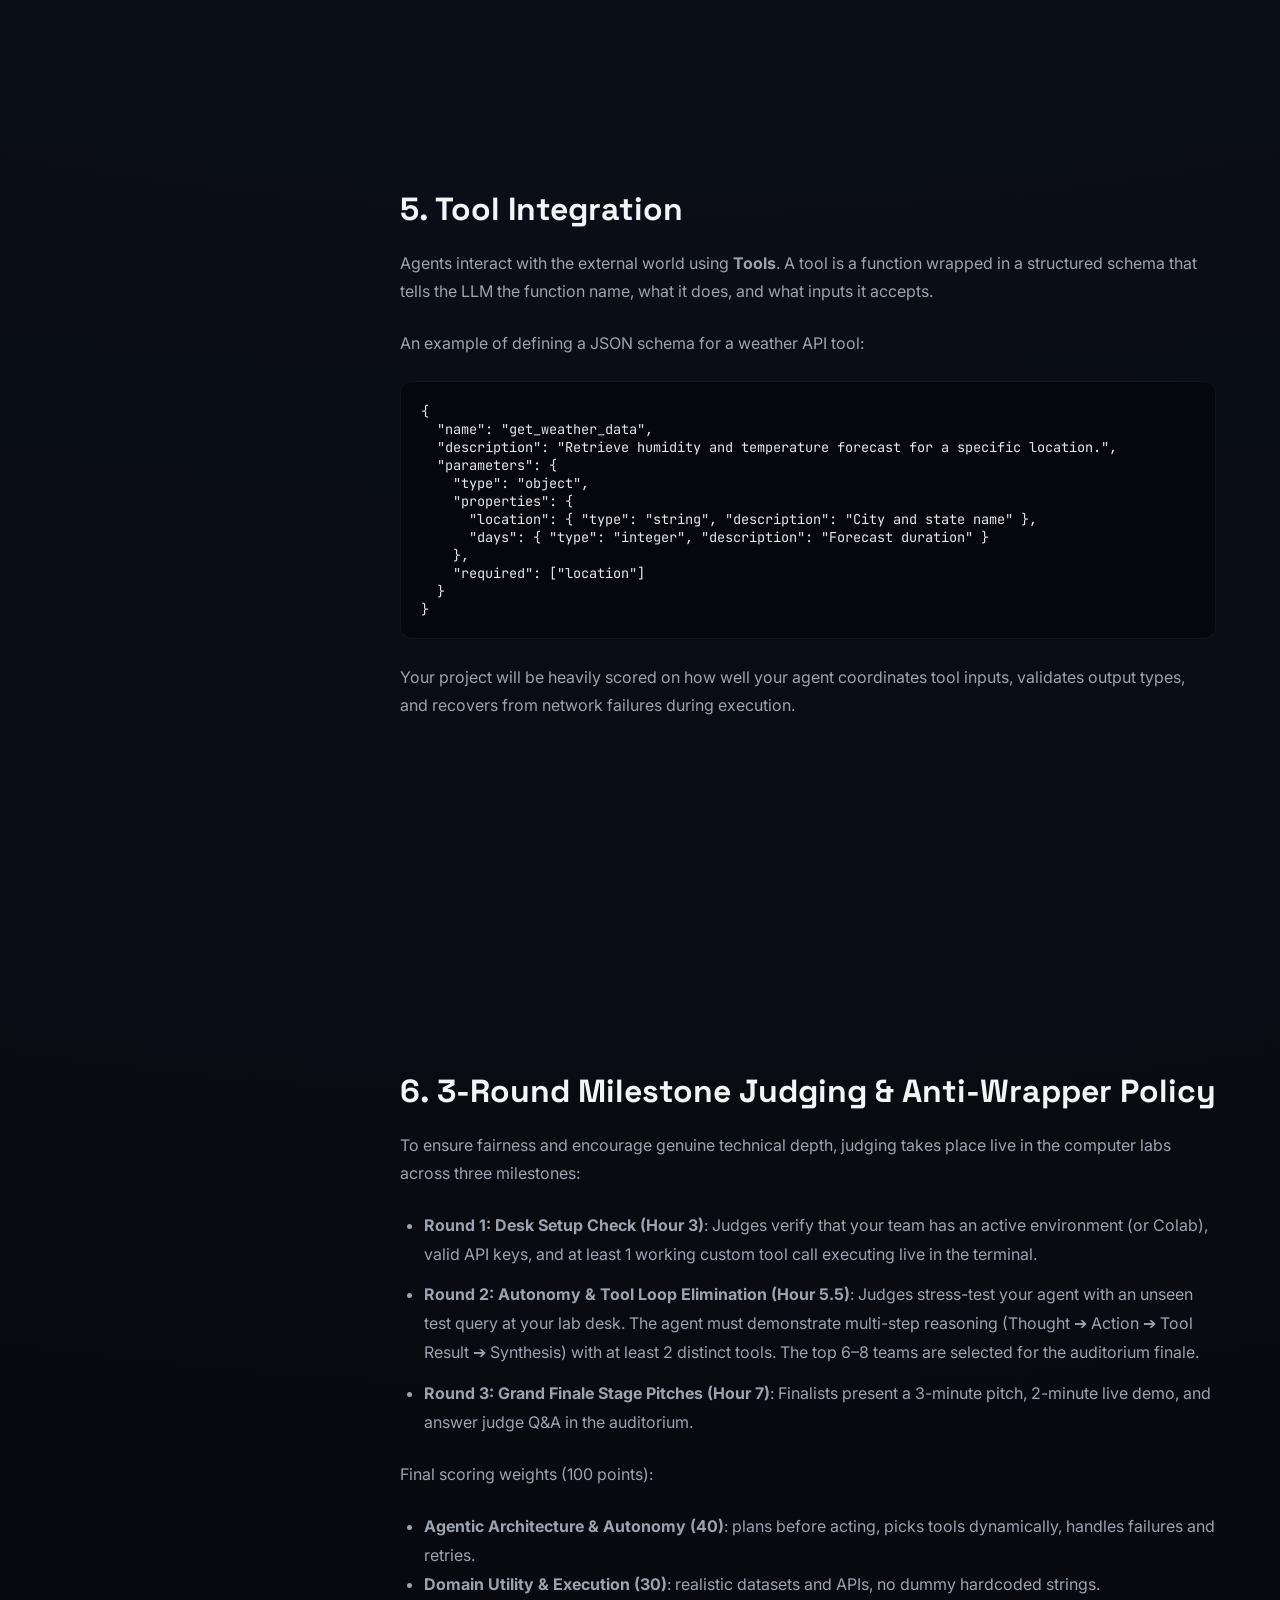
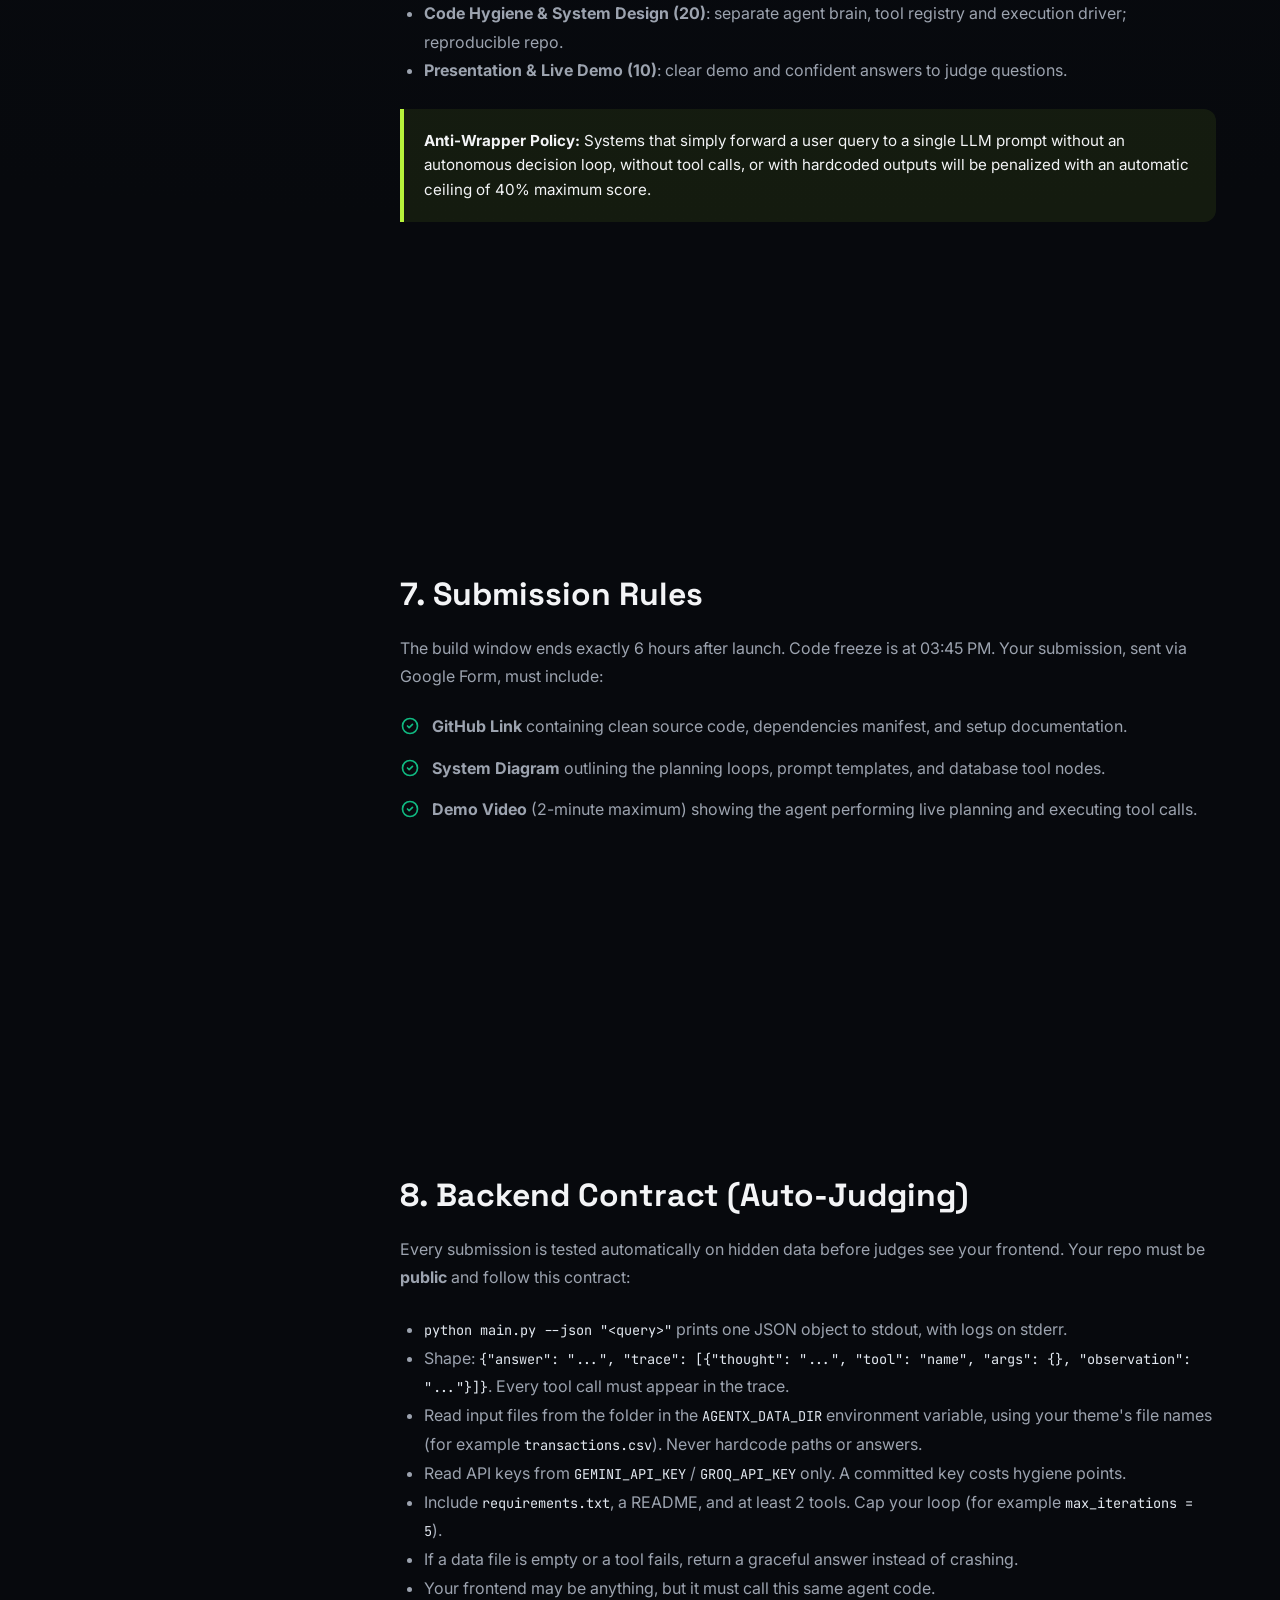
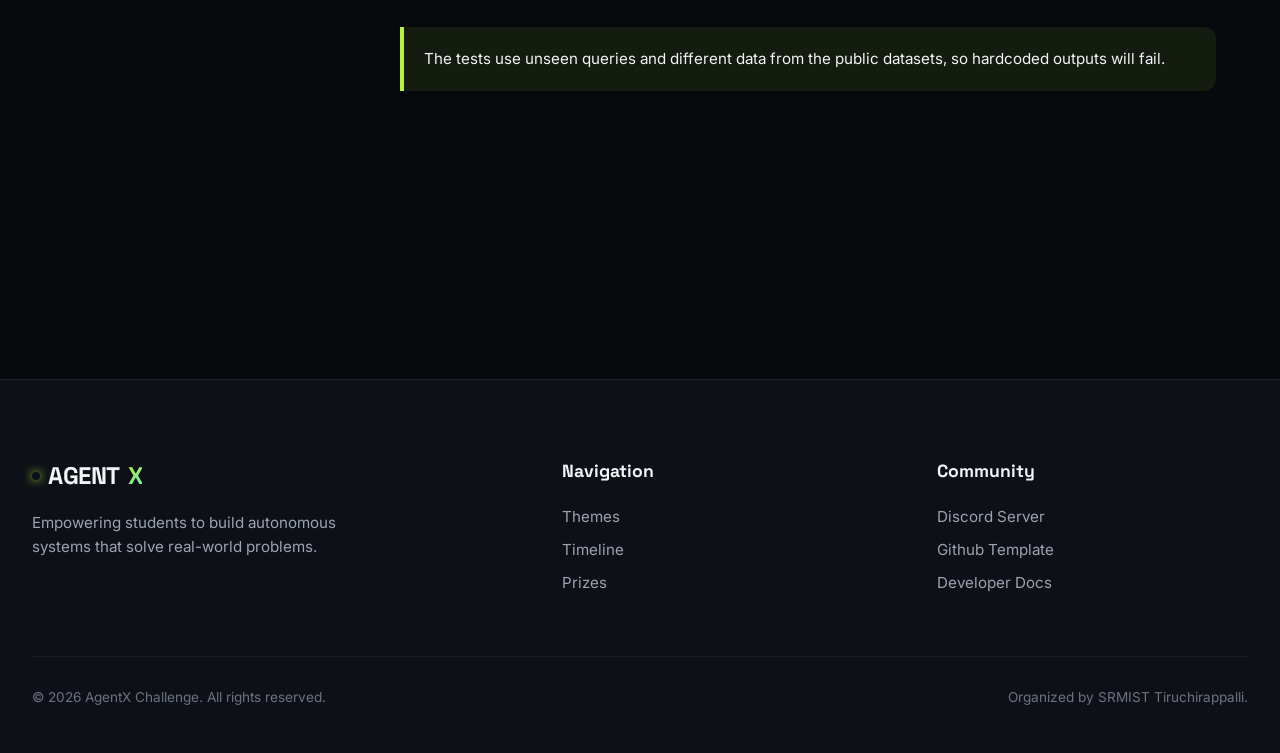
==== commit a9bb6157: "Redesign site for AgentX 2026: challenges with datasets, starter kit, schedule, judging, backend con" ====
--- a/docs.html
+++ b/docs.html
@@ -101,7 +101,7 @@
       font-size: 3rem;
       font-weight: 800;
       letter-spacing: -1.5px;
-      background: linear-gradient(135deg, #ffffff 40%, #c7d2fe);
+      background: linear-gradient(135deg, #ffffff 40%, #d9f99d);
       -webkit-background-clip: text;
       -webkit-text-fill-color: transparent;
       margin-bottom: 1rem;
@@ -128,7 +128,7 @@
     }
 
     .docs-alert {
-      background: rgba(99, 102, 241, 0.08);
+      background: rgba(182, 242, 58, 0.08);
       border-left: 4px solid var(--primary);
       border-radius: 0 12px 12px 0;
       padding: 1.25rem;
@@ -207,7 +207,7 @@
 
       .docs-nav-link.active {
         border-left: none;
-        background: rgba(99, 102, 241, 0.1);
+        background: rgba(182, 242, 58, 0.1);
         border-color: var(--primary);
         padding-left: 0.8rem;
       }
@@ -244,10 +244,13 @@
       <div class="docs-sidebar-title">Documentation</div>
       <ul class="docs-nav-list">
         <li><a href="#intro" class="docs-nav-link active" id="link-intro">1. Introduction</a></li>
-        <li><a href="#concept" class="docs-nav-link" id="link-concept">2. Concept of Agentic AI</a></li>
-        <li><a href="#reasoning" class="docs-nav-link" id="link-reasoning">3. Planning & Reasoning</a></li>
-        <li><a href="#tools" class="docs-nav-link" id="link-tools">4. Tool Integration</a></li>
-        <li><a href="#submission" class="docs-nav-link" id="link-submission">5. Submission Rules</a></li>
+        <li><a href="#models" class="docs-nav-link" id="link-models">2. Free Models & Colab Setup</a></li>
+        <li><a href="#concept" class="docs-nav-link" id="link-concept">3. Concept of Agentic AI</a></li>
+        <li><a href="#reasoning" class="docs-nav-link" id="link-reasoning">4. Planning & Reasoning</a></li>
+        <li><a href="#tools" class="docs-nav-link" id="link-tools">5. Tool Integration</a></li>
+        <li><a href="#judging" class="docs-nav-link" id="link-judging">6. 3-Round Judging Rubric</a></li>
+        <li><a href="#submission" class="docs-nav-link" id="link-submission">7. Submission Rules</a></li>
+        <li><a href="#contract" class="docs-nav-link" id="link-contract">8. Backend Contract</a></li>
       </ul>
     </aside>
 
@@ -271,16 +274,38 @@
           Welcome to the developer documentation for the <strong>AgentX Challenge</strong>. This event is an intensive internal hackathon hosted exclusively at <strong>SRMIST Tiruchirappalli</strong> for students across all technical departments.
         </p>
         <p>
-          The hackathon is a fast-paced <strong>24-hour sprint</strong> beginning on <strong>October 8</strong> and ending on <strong>October 9</strong>. Teams will compete to design, implement, and deploy autonomous AI Agent architectures addressing critical problems in one of five target domains: Healthcare, Education, Agriculture, Finance, and Smart Cities.
+          The hackathon is a fast-paced <strong>6-hour sprint</strong> taking place on <strong>October 30, 2026</strong>. Teams will compete to design, implement, and deploy autonomous AI Agent architectures addressing critical problems in one of five target domains: Healthcare, Education, Agriculture, Finance, and Smart Cities.
         </p>
         <div class="docs-alert">
-          <strong>Key Info:</strong> Make sure you have submitted your final registration on the Google Form before October 8, 2026. Teams should consist of 1 to 4 members.
+          <strong>Key Info:</strong> Registration opens on October 10, 2026. Make sure you have submitted your final registration on the Google Form before October 30, 2026. Teams should consist of 1 to 4 members.
         </div>
       </section>
 
       <!-- Section 2 -->
+      <section class="docs-section" id="models">
+        <h2>2. Free Cloud Models & Colab Setup</h2>
+        <p>
+          You do <strong>not</strong> need a credit card or paid subscription. We have structured the entire hackathon around high-speed, free cloud API tiers and zero-install options:
+        </p>
+        <ul style="list-style-type: disc; padding-left: 1.5rem; color: var(--text-secondary); line-height: 1.8; display: flex; flex-direction: column; gap: 0.75rem; margin-bottom: 1.5rem;">
+          <li>
+            <strong>Google AI Studio</strong>: Generate a free API key at <a href="https://aistudio.google.com" target="_blank" style="color: var(--primary);">aistudio.google.com</a> using your college or personal Google account. Free tier with per-minute and per-day limits.
+          </li>
+          <li>
+            <strong>Groq Cloud</strong>: Create an instant free key at <a href="https://console.groq.com" target="_blank" style="color: var(--primary);">console.groq.com</a>. Offers very fast inference, handy for multi-step tool loops. Available free models change over time, so pick one your key lists.
+          </li>
+          <li>
+            <strong>Google Colab Starter Notebook (Zero Local Install)</strong>: If your lab PC has restrictions on software installation or slow package downloads, run the starter agent in Google Chrome directly via our Colab template.
+          </li>
+        </ul>
+        <div class="docs-alert">
+          <strong>Tip for Beginners:</strong> Store your API keys in a <code>.env</code> file (or Colab Secrets) and never commit your raw keys to GitHub.
+        </div>
+      </section>
+
+      <!-- Section 3 -->
       <section class="docs-section" id="concept">
-        <h2>2. Concept of Agentic AI</h2>
+        <h2>3. Concept of Agentic AI</h2>
         <p>
           Unlike traditional AI systems that act as single-turn chat completion wrappers, <strong>Agentic AI</strong> systems are designed with autonomy. An agent operates within a cyclic execution sequence commonly referred to as the <strong>Perceive-Plan-Act</strong> loop:
         </p>
@@ -294,9 +319,9 @@
         </p>
       </section>
 
-      <!-- Section-3 -->
+      <!-- Section 4 -->
       <section class="docs-section" id="reasoning">
-        <h2>3. Planning & Reasoning</h2>
+        <h2>4. Planning & Reasoning</h2>
         <p>
           For the AgentX Challenge, your team must implement a robust reasoning mechanism. Common patterns include:
         </p>
@@ -313,9 +338,9 @@
         </ul>
       </section>
 
-      <!-- Section 4 -->
+      <!-- Section 5 -->
       <section class="docs-section" id="tools">
-        <h2>4. Tool Integration</h2>
+        <h2>5. Tool Integration</h2>
         <p>
           Agents interact with the external world using <strong>Tools</strong>. A tool is a function wrapped in a structured schema that tells the LLM the function name, what it does, and what inputs it accepts.
         </p>
@@ -339,11 +364,40 @@
         </p>
       </section>
 
-      <!-- Section 5 -->
+      <!-- Section 6 -->
+      <section class="docs-section" id="judging">
+        <h2>6. 3-Round Milestone Judging & Anti-Wrapper Policy</h2>
+        <p>
+          To ensure fairness and encourage genuine technical depth, judging takes place live in the computer labs across three milestones:
+        </p>
+        <ul style="list-style-type: disc; padding-left: 1.5rem; color: var(--text-secondary); line-height: 1.8; display: flex; flex-direction: column; gap: 0.75rem; margin-bottom: 1.5rem;">
+          <li>
+            <strong>Round 1: Desk Setup Check (Hour 3)</strong>: Judges verify that your team has an active environment (or Colab), valid API keys, and at least 1 working custom tool call executing live in the terminal.
+          </li>
+          <li>
+            <strong>Round 2: Autonomy & Tool Loop Elimination (Hour 5.5)</strong>: Judges stress-test your agent with an unseen test query at your lab desk. The agent must demonstrate multi-step reasoning (Thought ➔ Action ➔ Tool Result ➔ Synthesis) with at least 2 distinct tools. The top 6–8 teams are selected for the auditorium finale.
+          </li>
+          <li>
+            <strong>Round 3: Grand Finale Stage Pitches (Hour 7)</strong>: Finalists present a 3-minute pitch, 2-minute live demo, and answer judge Q&A in the auditorium.
+          </li>
+        </ul>
+        <p>Final scoring weights (100 points):</p>
+        <ul style="list-style-type: disc; padding-left: 1.5rem; color: var(--text-secondary); line-height: 1.8; margin-bottom: 1.5rem;">
+          <li><strong>Agentic Architecture &amp; Autonomy (40)</strong>: plans before acting, picks tools dynamically, handles failures and retries.</li>
+          <li><strong>Domain Utility &amp; Execution (30)</strong>: realistic datasets and APIs, no dummy hardcoded strings.</li>
+          <li><strong>Code Hygiene &amp; System Design (20)</strong>: separate agent brain, tool registry and execution driver; reproducible repo.</li>
+          <li><strong>Presentation &amp; Live Demo (10)</strong>: clear demo and confident answers to judge questions.</li>
+        </ul>
+        <div class="docs-alert">
+          <strong>Anti-Wrapper Policy:</strong> Systems that simply forward a user query to a single LLM prompt without an autonomous decision loop, without tool calls, or with hardcoded outputs will be penalized with an automatic ceiling of 40% maximum score.
+        </div>
+      </section>
+
+      <!-- Section 7 -->
       <section class="docs-section" id="submission">
-        <h2>5. Submission Rules</h2>
-        <p>
-          The build window ends exactly 24 hours after launch. Your submission must include:
+        <h2>7. Submission Rules</h2>
+        <p>
+          The build window ends exactly 6 hours after launch. Code freeze is at 03:45 PM. Your submission, sent via Google Form, must include:
         </p>
         <ul class="docs-checklist">
           <li>
@@ -365,9 +419,26 @@
             <span><strong>Demo Video</strong> (2-minute maximum) showing the agent performing live planning and executing tool calls.</span>
           </li>
         </ul>
-        <p>
-          Your submissions will go through <strong>3 rounds of judging</strong> on October 9: Round 1 checking repository codebase quality, Round 2 testing code capability in a sandboxed scenario, and Round 3 evaluating finalists live.
-        </p>
+      </section>
+
+      <!-- Section 8 -->
+      <section class="docs-section" id="contract">
+        <h2>8. Backend Contract (Auto-Judging)</h2>
+        <p>
+          Every submission is tested automatically on hidden data before judges see your frontend. Your repo must be <strong>public</strong> and follow this contract:
+        </p>
+        <ul style="list-style-type: disc; padding-left: 1.5rem; color: var(--text-secondary); line-height: 1.8; margin-bottom: 1.5rem;">
+          <li><code>python main.py --json "&lt;query&gt;"</code> prints one JSON object to stdout, with logs on stderr.</li>
+          <li>Shape: <code>{"answer": "...", "trace": [{"thought": "...", "tool": "name", "args": {}, "observation": "..."}]}</code>. Every tool call must appear in the trace.</li>
+          <li>Read input files from the folder in the <code>AGENTX_DATA_DIR</code> environment variable, using your theme's file names (for example <code>transactions.csv</code>). Never hardcode paths or answers.</li>
+          <li>Read API keys from <code>GEMINI_API_KEY</code> / <code>GROQ_API_KEY</code> only. A committed key costs hygiene points.</li>
+          <li>Include <code>requirements.txt</code>, a README, and at least 2 tools. Cap your loop (for example <code>max_iterations = 5</code>).</li>
+          <li>If a data file is empty or a tool fails, return a graceful answer instead of crashing.</li>
+          <li>Your frontend may be anything, but it must call this same agent code.</li>
+        </ul>
+        <div class="docs-alert">
+          The tests use unseen queries and different data from the public datasets, so hardcoded outputs will fail.
+        </div>
       </section>
     </main>
   </div>
--- a/css/styles.css
+++ b/css/styles.css
@@ -1,20 +1,20 @@
-@import url('https://fonts.googleapis.com/css2?family=Inter:wght@300;400;500;600;700&family=Outfit:wght@400;600;700;800&family=Fira+Code:wght@400;500&display=swap');
+@import url('https://fonts.googleapis.com/css2?family=Inter:wght@300;400;500;600;700&family=Space+Grotesk:wght@500;600;700&family=JetBrains+Mono:wght@400;500&display=swap');
 
 :root {
   /* Core Colors */
-  --bg-dark: #030712;
-  --bg-deep: #0b0f19;
+  --bg-dark: #07090d;
+  --bg-deep: #0d1117;
   --text-primary: #f3f4f6;
   --text-secondary: #9ca3af;
   --text-muted: #6b7280;
   
-  --primary: #6366f1;
-  --primary-rgb: 99, 102, 241;
-  --primary-glow: rgba(99, 102, 241, 0.15);
+  --primary: #b6f23a;
+  --primary-rgb: 182, 242, 58;
+  --primary-glow: rgba(182, 242, 58, 0.12);
   
   --card-bg: rgba(17, 24, 39, 0.55);
   --card-border: rgba(255, 255, 255, 0.08);
-  --card-hover-border: rgba(99, 102, 241, 0.4);
+  --card-hover-border: rgba(182, 242, 58, 0.4);
   
   /* Theme Accents */
   --healthcare: #06b6d4;
@@ -29,9 +29,9 @@
   --smartcities-rgb: 59, 130, 246;
 
   /* Font Families */
-  --font-title: 'Outfit', sans-serif;
+  --font-title: 'Space Grotesk', sans-serif;
   --font-body: 'Inter', sans-serif;
-  --font-mono: 'Fira Code', monospace;
+  --font-mono: 'JetBrains Mono', monospace;
 
   /* Transitions */
   --transition-fast: 0.2s cubic-bezier(0.4, 0, 0.2, 1);
@@ -95,7 +95,7 @@
 }
 
 .logo span {
-  background: linear-gradient(135deg, var(--primary), #a855f7);
+  background: linear-gradient(135deg, var(--primary), #6ee7b7);
   -webkit-background-clip: text;
   -webkit-text-fill-color: transparent;
 }
@@ -129,7 +129,7 @@
 }
 
 .btn-nav-register {
-  background: linear-gradient(135deg, var(--primary), #4f46e5);
+  background: linear-gradient(135deg, var(--primary), #84cc16);
   color: #fff !important;
   padding: 0.6rem 1.25rem;
   border-radius: 9999px;
@@ -139,7 +139,7 @@
 
 .btn-nav-register:hover {
   transform: translateY(-2px);
-  box-shadow: 0 6px 20px rgba(99, 102, 241, 0.4);
+  box-shadow: 0 6px 20px rgba(182, 242, 58, 0.4);
 }
 
 /* Background canvas */
@@ -177,13 +177,13 @@
   display: inline-flex;
   align-items: center;
   gap: 0.5rem;
-  background: rgba(99, 102, 241, 0.1);
-  border: 1px solid rgba(99, 102, 241, 0.2);
+  background: rgba(182, 242, 58, 0.1);
+  border: 1px solid rgba(182, 242, 58, 0.2);
   padding: 0.5rem 1rem;
   border-radius: 9999px;
   font-size: 0.85rem;
   font-weight: 600;
-  color: #818cf8;
+  color: #b6f23a;
   margin-bottom: 1.5rem;
   text-transform: uppercase;
   letter-spacing: 0.5px;
@@ -192,7 +192,7 @@
 .hero-tag-dot {
   width: 6px;
   height: 6px;
-  background-color: #818cf8;
+  background-color: #b6f23a;
   border-radius: 50%;
   animation: pulse 1.5s infinite;
 }
@@ -204,14 +204,14 @@
   font-weight: 800;
   letter-spacing: -2px;
   margin-bottom: 1.5rem;
-  background: linear-gradient(135deg, #ffffff 40%, #c7d2fe);
+  background: linear-gradient(135deg, #ffffff 40%, #d9f99d);
   -webkit-background-clip: text;
   -webkit-text-fill-color: transparent;
 }
 
 .hero-content h1 span {
   display: block;
-  background: linear-gradient(135deg, #818cf8, #a855f7, #60a5fa);
+  background: linear-gradient(135deg, #b6f23a, #6ee7b7, #22d3ee);
   -webkit-background-clip: text;
   -webkit-text-fill-color: transparent;
   animation: textShift 8s infinite linear;
@@ -245,7 +245,7 @@
 }
 
 .btn-primary {
-  background: linear-gradient(135deg, var(--primary) 0%, #4f46e5 100%);
+  background: linear-gradient(135deg, var(--primary) 0%, #84cc16 100%);
   color: #fff;
   box-shadow: 0 4px 20px var(--primary-glow);
   position: relative;
@@ -270,7 +270,7 @@
 
 .btn-primary:hover {
   transform: translateY(-3px);
-  box-shadow: 0 8px 25px rgba(99, 102, 241, 0.4);
+  box-shadow: 0 8px 25px rgba(182, 242, 58, 0.4);
 }
 
 .btn-secondary {
@@ -305,7 +305,7 @@
   left: 10%;
   right: 10%;
   bottom: 10%;
-  background: radial-gradient(circle, rgba(99, 102, 241, 0.35) 0%, transparent 70%);
+  background: radial-gradient(circle, rgba(182, 242, 58, 0.35) 0%, transparent 70%);
   filter: blur(15px);
   animation: pulse-glow 4s infinite ease-in-out;
 }
@@ -316,9 +316,9 @@
   left: 30%;
   width: 40%;
   height: 40%;
-  background: radial-gradient(circle at 30% 30%, #a855f7, #6366f1);
+  background: radial-gradient(circle at 30% 30%, #a855f7, #84cc16);
   border-radius: 50%;
-  box-shadow: 0 0 40px rgba(99, 102, 241, 0.8), inset 0 0 20px rgba(255, 255, 255, 0.4);
+  box-shadow: 0 0 40px rgba(182, 242, 58, 0.8), inset 0 0 20px rgba(255, 255, 255, 0.4);
   animation: sphereFloat 6s infinite ease-in-out;
 }
 
@@ -328,7 +328,7 @@
   left: 0;
   width: 100%;
   height: 100%;
-  border: 2px dashed rgba(99, 102, 241, 0.3);
+  border: 2px dashed rgba(182, 242, 58, 0.3);
   border-radius: 50%;
   animation: spinRing1 12s infinite linear;
 }
@@ -607,7 +607,7 @@
   top: 0;
   bottom: 0;
   width: 2px;
-  background: linear-gradient(180deg, var(--primary) 0%, #a855f7 50%, var(--healthcare) 100%);
+  background: linear-gradient(180deg, var(--primary) 0%, #6ee7b7 50%, var(--healthcare) 100%);
   transform: translateX(-50%);
 }
 
@@ -656,8 +656,8 @@
 }
 
 .timeline-item:hover .timeline-content {
-  border-color: rgba(99, 102, 241, 0.3);
-  box-shadow: 0 15px 30px rgba(99, 102, 241, 0.08);
+  border-color: rgba(182, 242, 58, 0.3);
+  box-shadow: 0 15px 30px rgba(182, 242, 58, 0.08);
 }
 
 .timeline-item.left .timeline-content {
@@ -709,8 +709,8 @@
 
 .prize-card:hover {
   transform: translateY(-10px);
-  border-color: rgba(99, 102, 241, 0.35);
-  box-shadow: 0 25px 50px -15px rgba(99, 102, 241, 0.15);
+  border-color: rgba(182, 242, 58, 0.35);
+  box-shadow: 0 25px 50px -15px rgba(182, 242, 58, 0.15);
 }
 
 .prize-badge {
@@ -744,7 +744,7 @@
   font-size: 2.5rem;
   font-weight: 800;
   margin-bottom: 0.5rem;
-  background: linear-gradient(135deg, #ffffff, #818cf8);
+  background: linear-gradient(135deg, #ffffff, #b6f23a);
   -webkit-background-clip: text;
   -webkit-text-fill-color: transparent;
 }
@@ -783,8 +783,8 @@
 }
 
 .faq-item[open] {
-  border-color: rgba(99, 102, 241, 0.25);
-  box-shadow: 0 10px 20px -5px rgba(99, 102, 241, 0.05);
+  border-color: rgba(182, 242, 58, 0.25);
+  box-shadow: 0 10px 20px -5px rgba(182, 242, 58, 0.05);
 }
 
 .faq-summary {
@@ -1003,3 +1003,116 @@
   }
 
 }
+
+/* ==========================================================================
+   Redesign: mission-control layer
+   ========================================================================== */
+.btn-primary, .btn-nav-register { color: #0a0f05 !important; font-weight: 700; }
+.nav-links { gap: 1.1rem; }
+.nav-links a { font-size: 0.85rem; white-space: nowrap; }
+.hero-content h1 { font-size: clamp(2.6rem, 6vw, 4.6rem); letter-spacing: -2px; }
+.hero-tag { font-family: var(--font-mono); font-size: 0.75rem; }
+.hero-visual { display: flex; justify-content: center; }
+.sub-heading { font-family: var(--font-title); font-size: 1.5rem; margin: 5rem 0 1.5rem; }
+code { font-family: var(--font-mono); }
+
+/* Agent trace terminal */
+.trace { width: 100%; max-width: 460px; background: #0b0f14; border: 1px solid rgba(182,242,58,.25); border-radius: 14px; box-shadow: 0 30px 70px -20px rgba(182,242,58,.18); overflow: hidden; }
+.trace-bar { display: flex; align-items: center; gap: .4rem; padding: .7rem 1rem; border-bottom: 1px solid var(--card-border); background: rgba(255,255,255,.03); }
+.trace-bar span { width: 10px; height: 10px; border-radius: 50%; background: #2a313c; }
+.trace-bar em { margin-left: .6rem; font: 500 .75rem var(--font-mono); color: var(--text-muted); font-style: normal; }
+.trace-body { margin: 0; padding: 1.25rem; font: 400 .8rem/1.9 var(--font-mono); color: #d1d5db; white-space: pre-wrap; }
+.t-dim { color: var(--text-muted); } .t-thought { color: #22d3ee; } .t-action { color: #f59e0b; } .t-obs { color: #6ee7b7; } .t-final { color: var(--primary); }
+.t-yellow { color: #facc15; }
+.t-caret { display: inline-block; width: 8px; height: 1em; background: var(--primary); margin-left: 4px; vertical-align: text-bottom; animation: pulse 1s steps(2) infinite; }
+
+/* Facts strip */
+.facts { position: relative; z-index: 2; max-width: 1100px; margin: 0 auto; padding: 0 2rem; display: grid; grid-template-columns: repeat(5, 1fr); border: 1px solid var(--card-border); border-radius: 16px; background: var(--card-bg); overflow: hidden; }
+.fact { padding: 1.5rem 1rem; text-align: center; border-right: 1px solid var(--card-border); }
+.fact:last-child { border-right: 0; }
+.fact b { display: block; font: 700 1.8rem var(--font-title); color: var(--primary); }
+.fact span { font-size: .8rem; color: var(--text-secondary); }
+
+/* Loop */
+.loop-row { display: grid; grid-template-columns: 1fr auto 1fr auto 1fr auto 1fr; gap: 1rem; align-items: stretch; }
+.loop-step { background: var(--card-bg); border: 1px solid var(--card-border); border-radius: 16px; padding: 1.5rem; }
+.loop-step span { font: 500 .75rem var(--font-mono); color: var(--primary); }
+.loop-step h3 { font-family: var(--font-title); margin: .4rem 0; }
+.loop-step p { color: var(--text-secondary); font-size: .9rem; line-height: 1.5; }
+.loop-arrow { align-self: center; color: var(--primary); font-size: 1.4rem; }
+
+/* Problem cards */
+.pgrid { display: grid; grid-template-columns: repeat(auto-fit, minmax(320px, 1fr)); gap: 1.5rem; }
+.pcard { background: var(--card-bg); border: 1px solid var(--card-border); border-top: 3px solid var(--theme-color, var(--primary)); border-radius: 16px; padding: 1.75rem; display: flex; flex-direction: column; gap: .8rem; transition: var(--transition-normal); }
+.pcard:hover { transform: translateY(-4px); border-color: rgba(var(--theme-rgb, 182,242,58), .5); }
+.pcard-tag { font: 500 .72rem var(--font-mono); text-transform: uppercase; letter-spacing: 1px; color: var(--theme-color); }
+.pcard h3 { font-family: var(--font-title); font-size: 1.3rem; line-height: 1.25; }
+.pcard > p { color: var(--text-secondary); font-size: .92rem; }
+.pcard ol { padding-left: 1.2rem; color: var(--text-secondary); font-size: .88rem; line-height: 1.7; flex: 1; }
+.pcard-data { display: flex; gap: .5rem; flex-wrap: wrap; }
+.pcard-data code { font-size: .75rem; padding: .25rem .6rem; border-radius: 6px; background: rgba(var(--theme-rgb), .12); color: var(--theme-color); }
+.pcard-cta { align-items: flex-start; justify-content: center; border-top-color: var(--primary); background: var(--primary-glow); }
+
+/* Starter kit */
+.kit-grid { display: grid; grid-template-columns: repeat(auto-fit, minmax(260px, 1fr)); gap: 1.5rem; }
+.kit-card { background: var(--card-bg); border: 1px solid var(--card-border); border-radius: 16px; padding: 1.75rem; display: flex; flex-direction: column; gap: .8rem; }
+.kit-card h3 { font-family: var(--font-title); font-size: 1.15rem; }
+.kit-card p, .kit-card li { color: var(--text-secondary); font-size: .9rem; line-height: 1.6; }
+.kit-card code { color: var(--primary); font-size: .8rem; }
+.kit-card a { color: var(--primary); text-decoration: none; font-weight: 600; font-size: .9rem; margin-top: auto; }
+.kit-steps { list-style: none; display: flex; flex-direction: column; gap: .5rem; }
+.kit-steps b { font: 500 .75rem var(--font-mono); color: var(--primary); margin-right: .5rem; }
+.model-row { display: flex; flex-direction: column; padding: .6rem 0; border-bottom: 1px solid var(--card-border); }
+.model-row b { font-size: .95rem; } .model-row span { font-size: .8rem; color: var(--text-secondary); }
+.kit-note { font-size: .8rem !important; color: var(--text-muted) !important; }
+
+/* Run of show */
+.ros { max-width: 900px; margin: 0 auto; border: 1px solid var(--card-border); border-radius: 16px; overflow: hidden; background: var(--card-bg); }
+.ros-row { display: grid; grid-template-columns: 90px 1fr; gap: 1rem; padding: 1.1rem 1.5rem; border-bottom: 1px solid var(--card-border); }
+.ros-row:last-child { border-bottom: 0; }
+.ros-row time { font: 500 .95rem var(--font-mono); color: var(--text-secondary); }
+.ros-row b { display: block; margin-bottom: .2rem; }
+.ros-row span { color: var(--text-secondary); font-size: .88rem; line-height: 1.5; }
+.ros-hl time, .ros-gate time { color: var(--primary); }
+.ros-gate { background: rgba(182,242,58,.05); border-left: 3px solid var(--primary); }
+
+/* Rubric */
+.rubric { max-width: 800px; margin: 0 auto 2rem; display: flex; flex-direction: column; gap: 1.5rem; }
+.rub-head { display: flex; justify-content: space-between; align-items: baseline; margin-bottom: .5rem; }
+.rub-head em { font: 700 1.4rem var(--font-title); color: var(--primary); font-style: normal; }
+.rub-bar { height: 8px; background: rgba(255,255,255,.06); border-radius: 99px; overflow: hidden; }
+.rub-bar i { display: block; height: 100%; background: var(--primary); border-radius: 99px; }
+.rub-row p { color: var(--text-secondary); font-size: .88rem; margin-top: .5rem; }
+.warn { max-width: 800px; margin: 0 auto 2.5rem; padding: 1.25rem 1.5rem; border: 1px solid rgba(245,158,11,.4); background: rgba(245,158,11,.08); border-radius: 12px; color: #fde68a; font-size: .95rem; }
+.stages { max-width: 1000px; margin: 0 auto; display: grid; grid-template-columns: repeat(auto-fit, minmax(240px, 1fr)); gap: 1.25rem; }
+.stage { background: var(--card-bg); border: 1px solid var(--card-border); border-radius: 14px; padding: 1.5rem; }
+.stage span { font: 500 .72rem var(--font-mono); color: var(--primary); text-transform: uppercase; letter-spacing: 1px; }
+.stage h4 { font-family: var(--font-title); margin: .4rem 0; }
+.stage p { color: var(--text-secondary); font-size: .88rem; line-height: 1.55; }
+
+/* Support */
+.support { padding-top: 2rem; }
+.support-grid { display: grid; grid-template-columns: repeat(auto-fit, minmax(260px, 1fr)); gap: 2rem; padding: 2.5rem; border: 1px solid var(--card-border); border-radius: 20px; background: var(--card-bg); }
+.support-grid h3 { font-family: var(--font-title); margin-bottom: .6rem; }
+.support-grid p { color: var(--text-secondary); font-size: .92rem; line-height: 1.6; }
+.support-grid code { color: var(--primary); }
+.prize-features li { list-style: none; }
+
+@media (max-width: 968px) {
+  .nav-links li:not(:last-child) { display: none; }
+  .facts { grid-template-columns: repeat(2, 1fr); margin: 0 1rem; }
+  .fact { border-bottom: 1px solid var(--card-border); }
+  .loop-row { grid-template-columns: 1fr; }
+  .loop-arrow { transform: rotate(90deg); justify-self: center; }
+  section { padding: 5rem 1.25rem; }
+}
+@media (max-width: 640px) { .ros-row { grid-template-columns: 64px 1fr; padding: 1rem; } }
+
+.pcard-links { display: flex; flex-direction: column; gap: .4rem; padding-top: .6rem; border-top: 1px solid var(--card-border); }
+.pcard-links a { color: var(--theme-color); text-decoration: none; font-size: .82rem; font-weight: 600; }
+.pcard-links a:hover { text-decoration: underline; }
+
+.collab { display: inline-flex; align-items: center; gap: .6rem; margin-bottom: 1rem; padding: .45rem 1rem; border: 1px solid var(--card-border); border-radius: 9999px; background: var(--card-bg); font-size: .8rem; color: var(--text-secondary); letter-spacing: .5px; }
+.collab b { font: 700 .85rem var(--font-title); color: var(--text-primary); letter-spacing: 1px; }
+.collab i { color: var(--primary); font-style: normal; }
+.hero-content .hero-tag { display: flex; width: fit-content; }
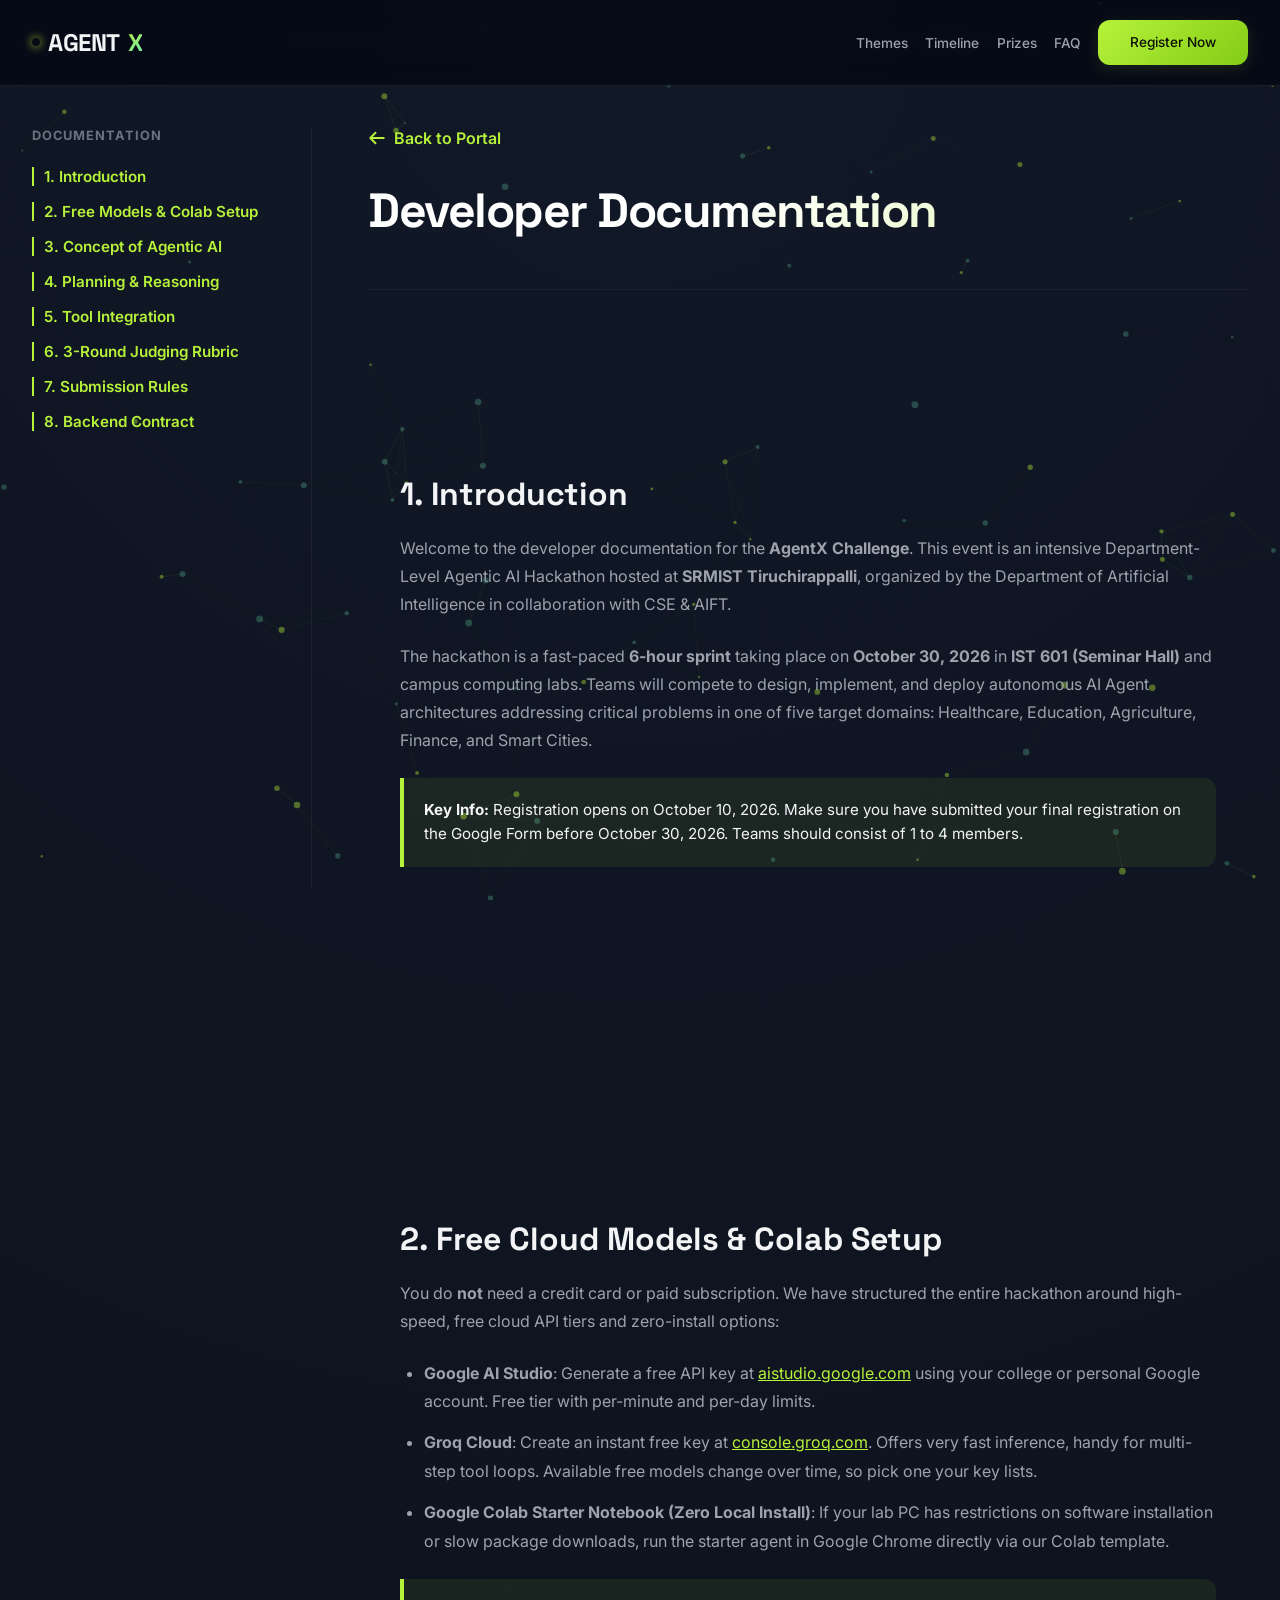
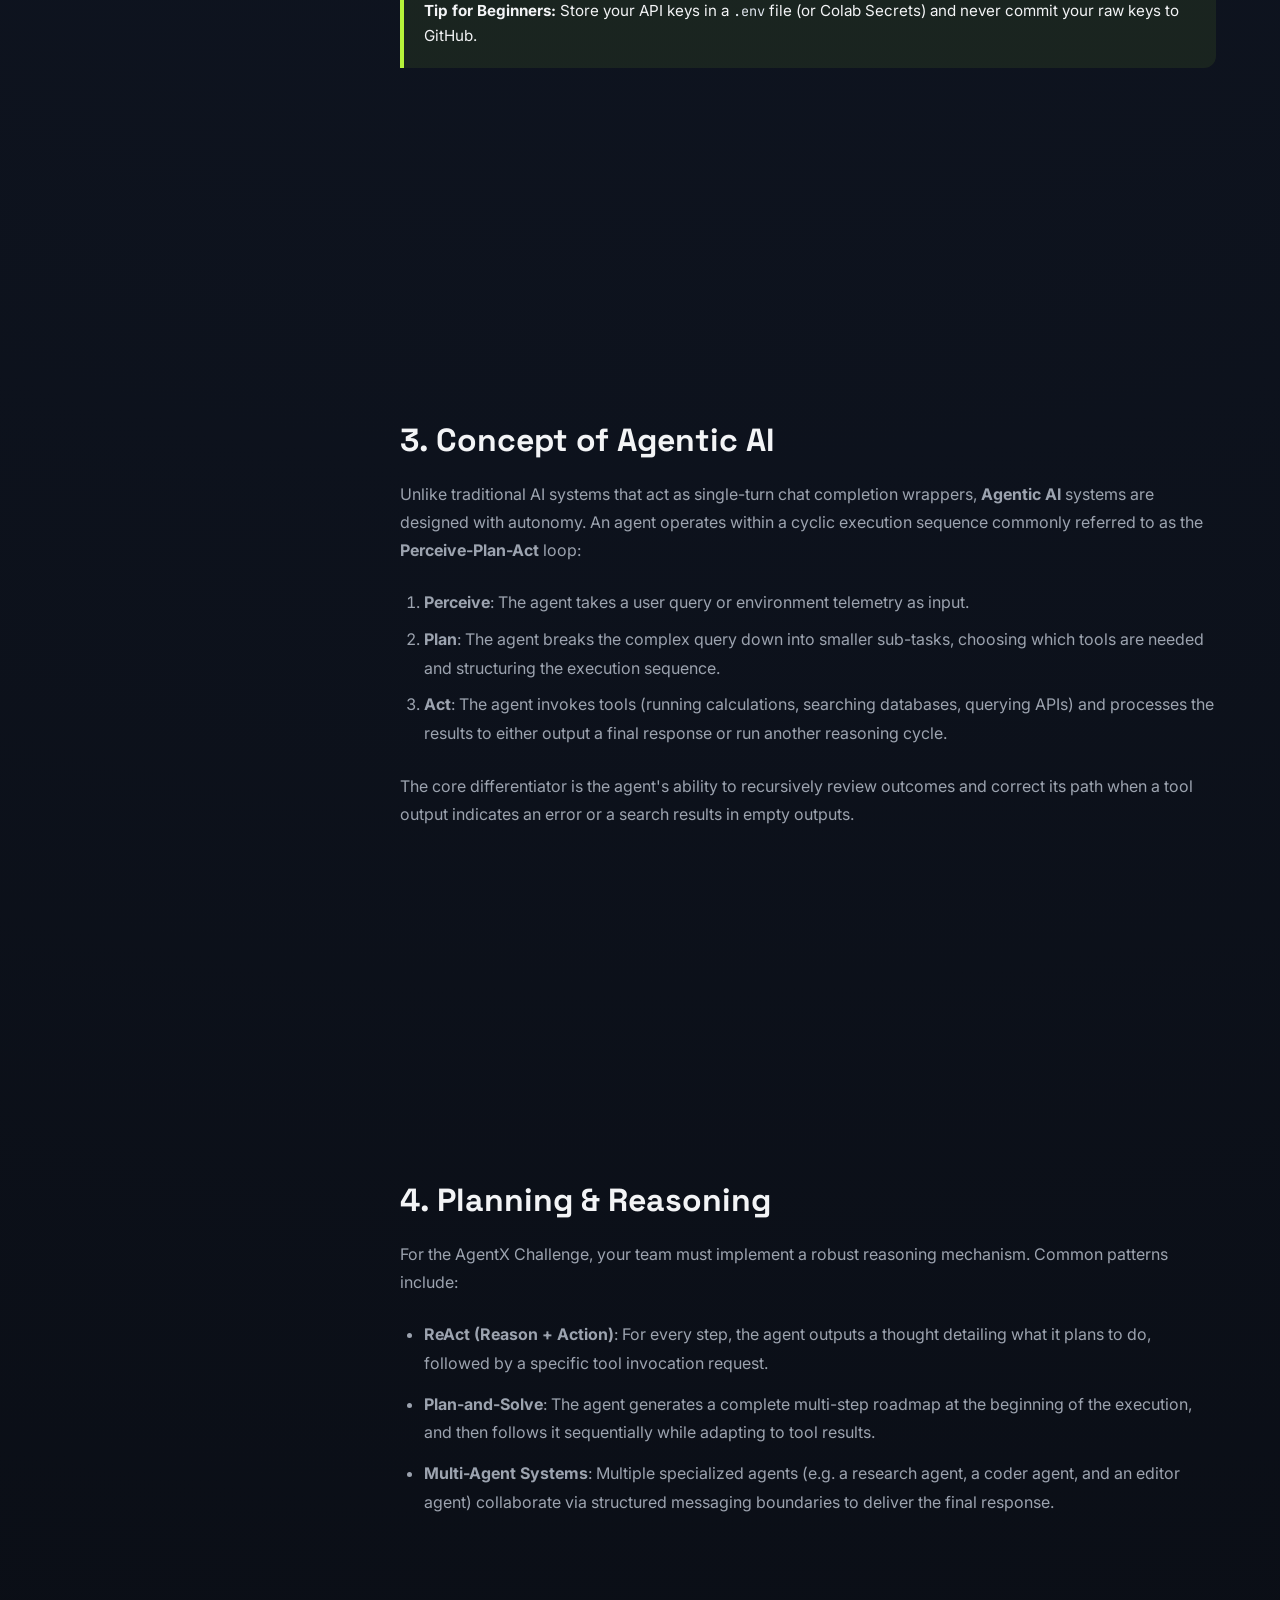
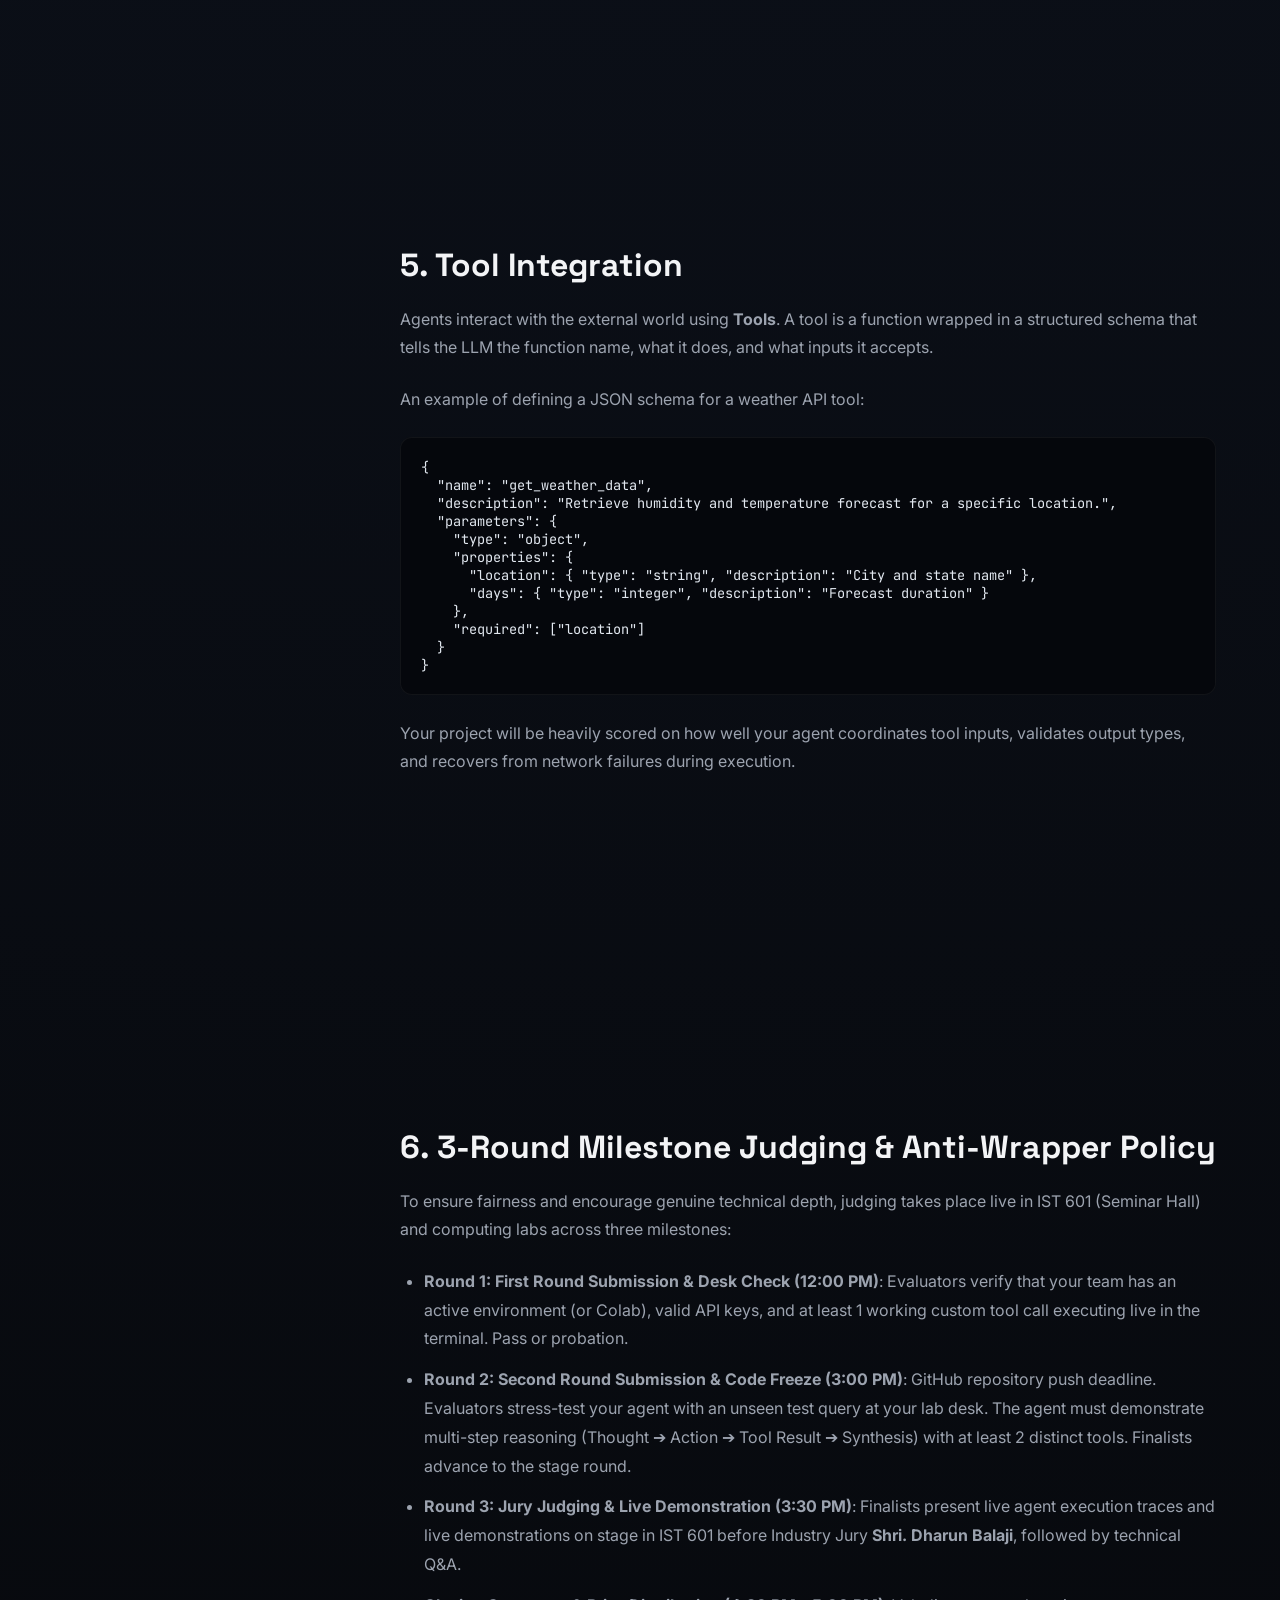
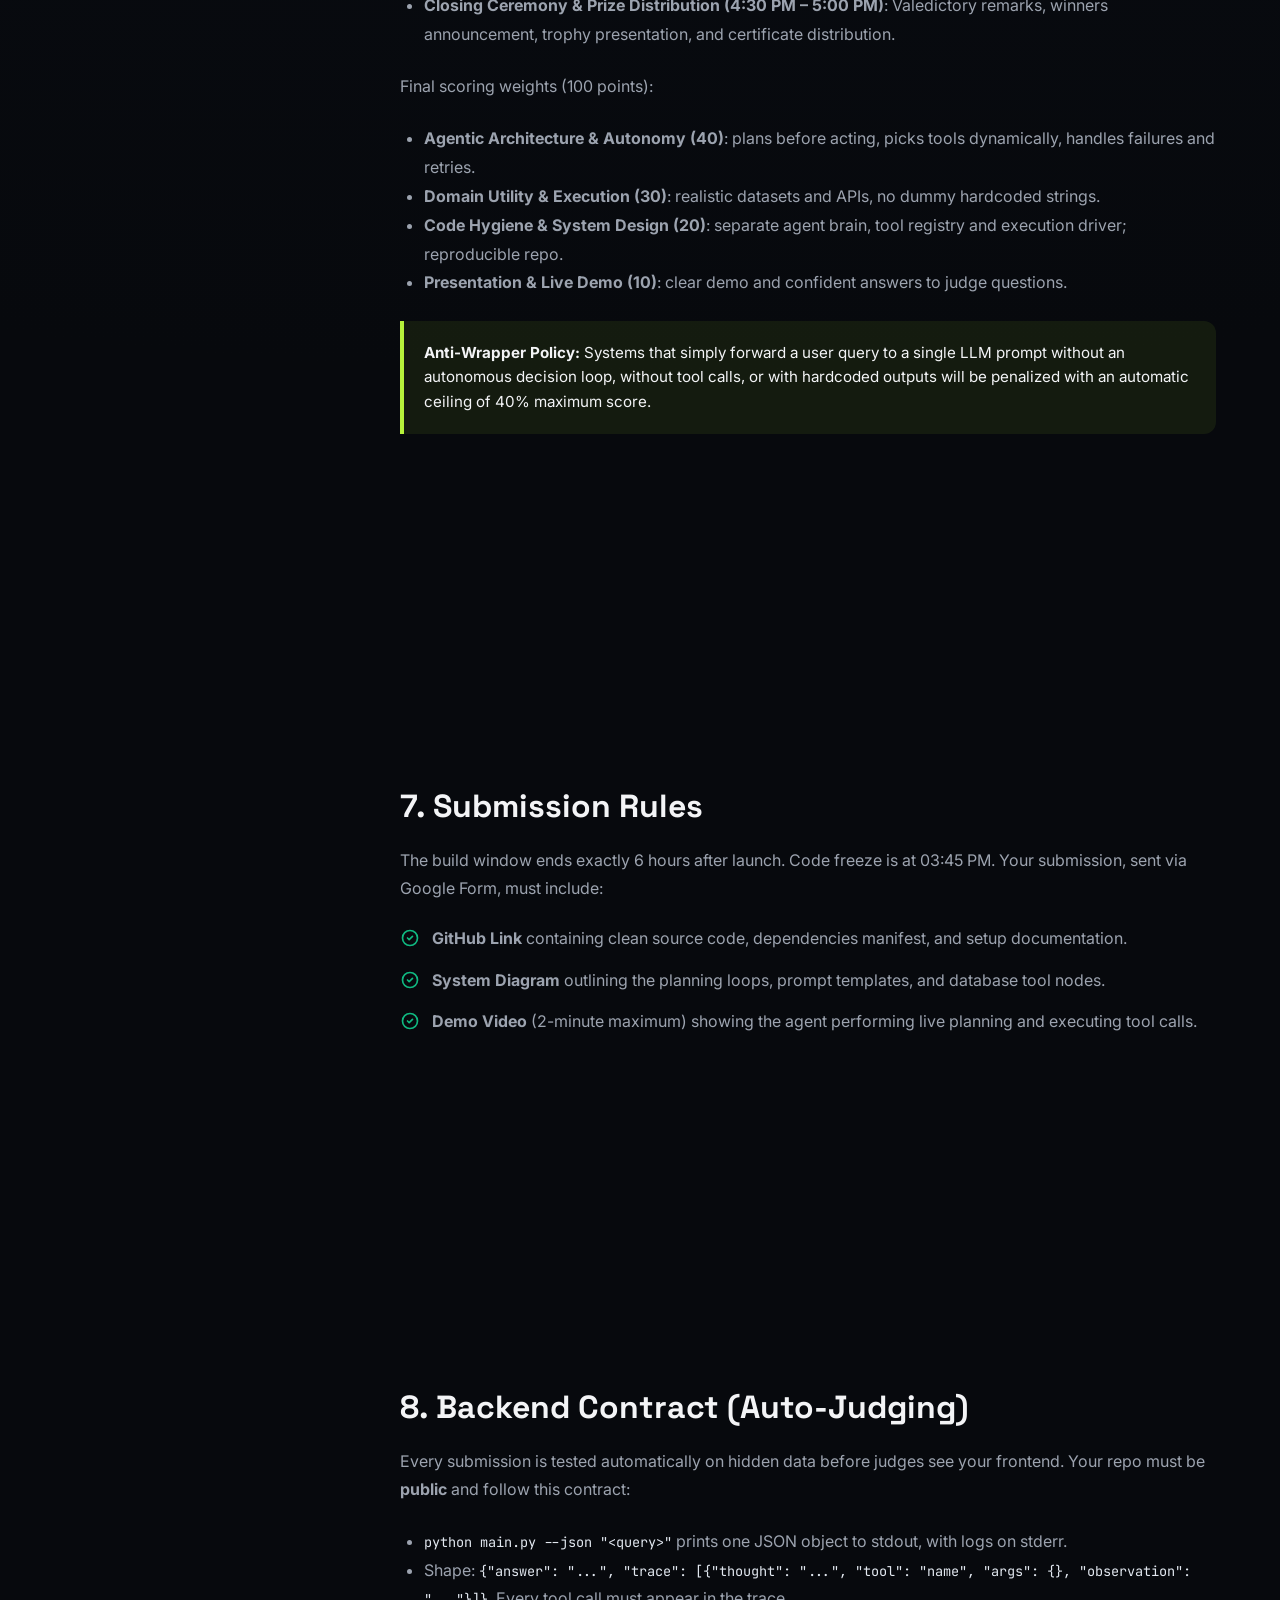
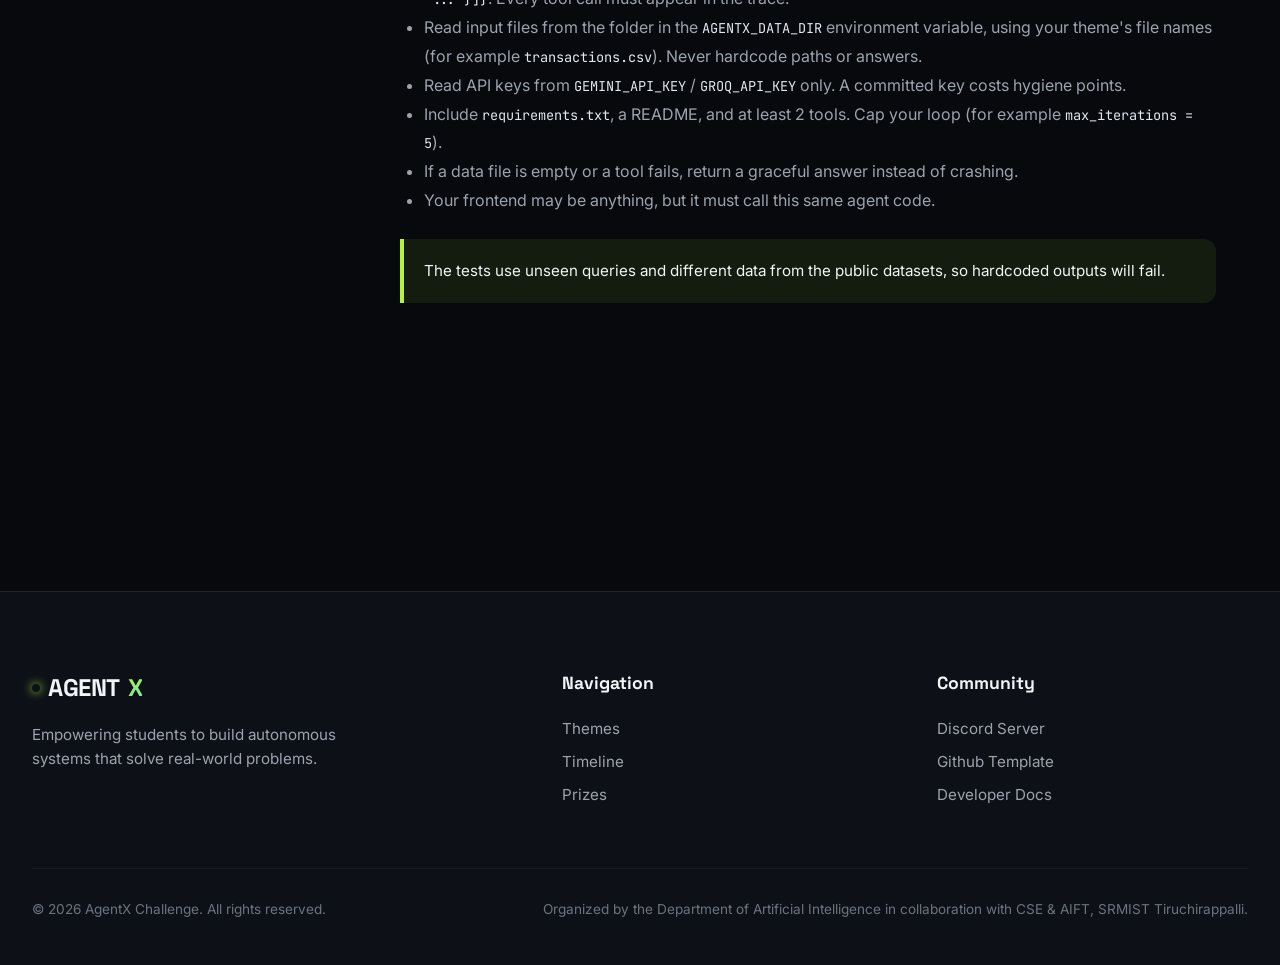
==== commit c5313709: "Update site for Department-Level Hackathon: add stage backdrop, jury details, and updated event sche" ====
--- a/docs.html
+++ b/docs.html
@@ -271,10 +271,10 @@
       <section class="docs-section" id="intro">
         <h2>1. Introduction</h2>
         <p>
-          Welcome to the developer documentation for the <strong>AgentX Challenge</strong>. This event is an intensive internal hackathon hosted exclusively at <strong>SRMIST Tiruchirappalli</strong> for students across all technical departments.
-        </p>
-        <p>
-          The hackathon is a fast-paced <strong>6-hour sprint</strong> taking place on <strong>October 30, 2026</strong>. Teams will compete to design, implement, and deploy autonomous AI Agent architectures addressing critical problems in one of five target domains: Healthcare, Education, Agriculture, Finance, and Smart Cities.
+          Welcome to the developer documentation for the <strong>AgentX Challenge</strong>. This event is an intensive Department-Level Agentic AI Hackathon hosted at <strong>SRMIST Tiruchirappalli</strong>, organized by the Department of Artificial Intelligence in collaboration with CSE &amp; AIFT.
+        </p>
+        <p>
+          The hackathon is a fast-paced <strong>6-hour sprint</strong> taking place on <strong>October 30, 2026</strong> in <strong>IST 601 (Seminar Hall)</strong> and campus computing labs. Teams will compete to design, implement, and deploy autonomous AI Agent architectures addressing critical problems in one of five target domains: Healthcare, Education, Agriculture, Finance, and Smart Cities.
         </p>
         <div class="docs-alert">
           <strong>Key Info:</strong> Registration opens on October 10, 2026. Make sure you have submitted your final registration on the Google Form before October 30, 2026. Teams should consist of 1 to 4 members.
@@ -368,17 +368,20 @@
       <section class="docs-section" id="judging">
         <h2>6. 3-Round Milestone Judging & Anti-Wrapper Policy</h2>
         <p>
-          To ensure fairness and encourage genuine technical depth, judging takes place live in the computer labs across three milestones:
+          To ensure fairness and encourage genuine technical depth, judging takes place live in IST 601 (Seminar Hall) and computing labs across three milestones:
         </p>
         <ul style="list-style-type: disc; padding-left: 1.5rem; color: var(--text-secondary); line-height: 1.8; display: flex; flex-direction: column; gap: 0.75rem; margin-bottom: 1.5rem;">
           <li>
-            <strong>Round 1: Desk Setup Check (Hour 3)</strong>: Judges verify that your team has an active environment (or Colab), valid API keys, and at least 1 working custom tool call executing live in the terminal.
-          </li>
-          <li>
-            <strong>Round 2: Autonomy & Tool Loop Elimination (Hour 5.5)</strong>: Judges stress-test your agent with an unseen test query at your lab desk. The agent must demonstrate multi-step reasoning (Thought ➔ Action ➔ Tool Result ➔ Synthesis) with at least 2 distinct tools. The top 6–8 teams are selected for the auditorium finale.
-          </li>
-          <li>
-            <strong>Round 3: Grand Finale Stage Pitches (Hour 7)</strong>: Finalists present a 3-minute pitch, 2-minute live demo, and answer judge Q&A in the auditorium.
+            <strong>Round 1: First Round Submission &amp; Desk Check (12:00 PM)</strong>: Evaluators verify that your team has an active environment (or Colab), valid API keys, and at least 1 working custom tool call executing live in the terminal. Pass or probation.
+          </li>
+          <li>
+            <strong>Round 2: Second Round Submission &amp; Code Freeze (3:00 PM)</strong>: GitHub repository push deadline. Evaluators stress-test your agent with an unseen test query at your lab desk. The agent must demonstrate multi-step reasoning (Thought ➔ Action ➔ Tool Result ➔ Synthesis) with at least 2 distinct tools. Finalists advance to the stage round.
+          </li>
+          <li>
+            <strong>Round 3: Jury Judging &amp; Live Demonstration (3:30 PM)</strong>: Finalists present live agent execution traces and live demonstrations on stage in IST 601 before Industry Jury <strong>Shri. Dharun Balaji</strong>, followed by technical Q&amp;A.
+          </li>
+          <li>
+            <strong>Closing Ceremony &amp; Prize Distribution (4:30 PM – 5:00 PM)</strong>: Valedictory remarks, winners announcement, trophy presentation, and certificate distribution.
           </li>
         </ul>
         <p>Final scoring weights (100 points):</p>
@@ -474,7 +477,7 @@
     </div>
     <div class="footer-bottom">
       <p>&copy; 2026 AgentX Challenge. All rights reserved.</p>
-      <p>Organized by SRMIST Tiruchirappalli.</p>
+      <p>Organized by the Department of Artificial Intelligence in collaboration with CSE &amp; AIFT, SRMIST Tiruchirappalli.</p>
     </div>
   </footer>
 
--- a/css/styles.css
+++ b/css/styles.css
@@ -1116,3 +1116,188 @@
 .collab b { font: 700 .85rem var(--font-title); color: var(--text-primary); letter-spacing: 1px; }
 .collab i { color: var(--primary); font-style: normal; }
 .hero-content .hero-tag { display: flex; width: fit-content; }
+
+/* ==========================================================================
+   Jury Section
+   ========================================================================== */
+#jury {
+  position: relative;
+}
+
+.jury-card-wrapper {
+  max-width: 960px;
+  margin: 0 auto;
+}
+
+.jury-card {
+  background: var(--card-bg);
+  border: 1px solid var(--card-border);
+  border-radius: 24px;
+  padding: 2.5rem;
+  display: grid;
+  grid-template-columns: 280px 1fr;
+  gap: 2.5rem;
+  align-items: center;
+  position: relative;
+  overflow: hidden;
+  box-shadow: 0 20px 45px -15px rgba(0, 0, 0, 0.5);
+  transition: var(--transition-normal);
+}
+
+.jury-card::before {
+  content: '';
+  position: absolute;
+  top: 0;
+  left: 0;
+  right: 0;
+  height: 3px;
+  background: linear-gradient(90deg, transparent, var(--primary), #38bdf8, transparent);
+}
+
+.jury-card:hover {
+  border-color: rgba(182, 242, 58, 0.35);
+  transform: translateY(-4px);
+  box-shadow: 0 25px 50px -15px rgba(182, 242, 58, 0.12);
+}
+
+.jury-photo-col {
+  display: flex;
+  flex-direction: column;
+  align-items: center;
+}
+
+.jury-img-frame {
+  position: relative;
+  width: 240px;
+  height: 270px;
+  border-radius: 20px;
+  overflow: hidden;
+  border: 2px solid rgba(182, 242, 58, 0.3);
+  box-shadow: 0 16px 32px rgba(0, 0, 0, 0.4), 0 0 24px rgba(182, 242, 58, 0.15);
+  background: #0a0f18;
+}
+
+.jury-img {
+  width: 100%;
+  height: 100%;
+  object-fit: cover;
+  object-position: center top;
+  display: block;
+  transition: transform var(--transition-slow);
+}
+
+.jury-card:hover .jury-img {
+  transform: scale(1.03);
+}
+
+.jury-badge {
+  position: absolute;
+  bottom: 12px;
+  left: 50%;
+  transform: translateX(-50%);
+  white-space: nowrap;
+  font-family: var(--font-mono);
+  font-size: 0.72rem;
+  font-weight: 600;
+  letter-spacing: 0.75px;
+  text-transform: uppercase;
+  color: #07090d;
+  background: linear-gradient(135deg, var(--primary), #a3e635);
+  padding: 0.35rem 0.85rem;
+  border-radius: 9999px;
+  box-shadow: 0 4px 12px rgba(0, 0, 0, 0.4);
+}
+
+.jury-info-col {
+  display: flex;
+  flex-direction: column;
+  gap: 1rem;
+}
+
+.jury-org {
+  display: inline-block;
+  font-family: var(--font-mono);
+  font-size: 0.78rem;
+  color: var(--primary);
+  text-transform: uppercase;
+  letter-spacing: 1px;
+  margin-bottom: 0.25rem;
+}
+
+.jury-name {
+  font-family: var(--font-title);
+  font-size: 2rem;
+  font-weight: 700;
+  color: var(--text-primary);
+  line-height: 1.2;
+}
+
+.jury-title {
+  font-size: 1.05rem;
+  color: #38bdf8;
+  font-weight: 500;
+}
+
+.jury-bio {
+  color: var(--text-secondary);
+  font-size: 0.94rem;
+  line-height: 1.65;
+}
+
+.jury-focus-box {
+  background: rgba(255, 255, 255, 0.025);
+  border: 1px solid var(--card-border);
+  border-radius: 14px;
+  padding: 1.1rem 1.35rem;
+  margin-top: 0.25rem;
+}
+
+.jury-focus-title {
+  font-family: var(--font-mono);
+  font-size: 0.78rem;
+  font-weight: 600;
+  color: var(--text-primary);
+  text-transform: uppercase;
+  letter-spacing: 0.75px;
+  margin-bottom: 0.65rem;
+}
+
+.jury-focus-list {
+  list-style: none;
+  display: flex;
+  flex-direction: column;
+  gap: 0.45rem;
+}
+
+.jury-focus-list li {
+  font-size: 0.86rem;
+  color: var(--text-secondary);
+  line-height: 1.5;
+  position: relative;
+  padding-left: 1.2rem;
+}
+
+.jury-focus-list li::before {
+  content: '▸';
+  position: absolute;
+  left: 0;
+  color: var(--primary);
+  font-weight: bold;
+}
+
+.jury-focus-list b {
+  color: var(--text-primary);
+}
+
+@media (max-width: 840px) {
+  .jury-card {
+    grid-template-columns: 1fr;
+    text-align: center;
+    padding: 2rem 1.5rem;
+    gap: 1.75rem;
+  }
+  .jury-focus-list li {
+    text-align: left;
+  }
+}
+
